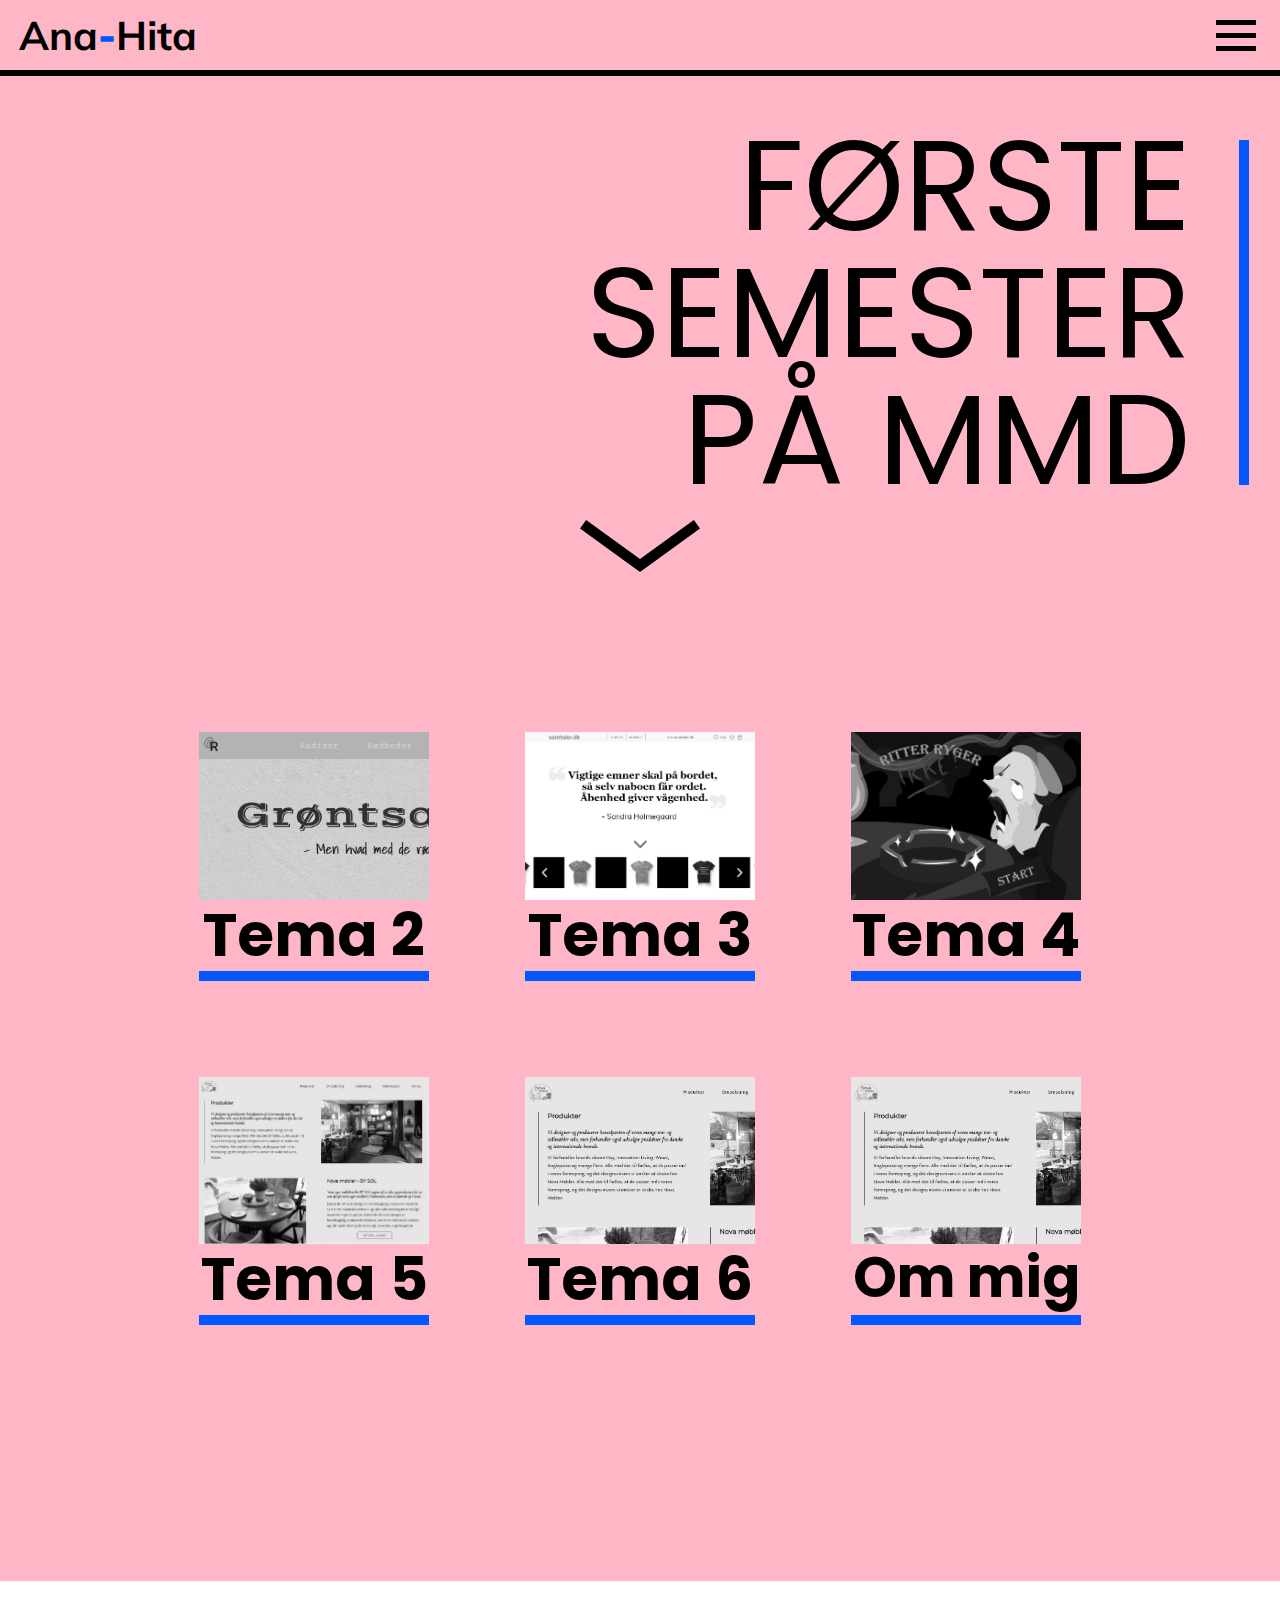
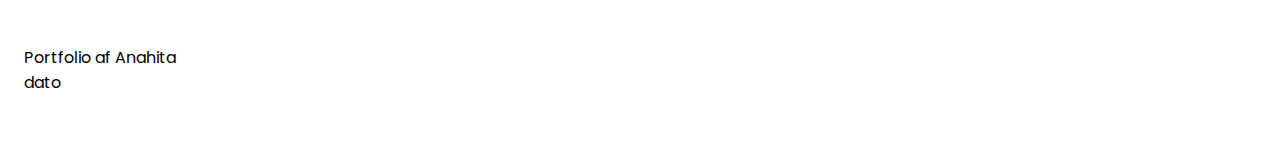
==== index.html @ d12701ce "08.01 13:57" ====
<!DOCTYPE html>
<html lang="da">

<head>
    <!-- ikke færdig! -->
    <meta charset="UTF-8">
    <meta http-equiv="X-UA-Compatible" content="IE=edge">
    <meta name="viewport" content="width=device-width, initial-scale=1.0">
    <meta name="robots" content="noindex" />
    <!-- Font herunder -->
    <link rel="preconnect" href="https://fonts.googleapis.com">
    <link rel="preconnect" href="https://fonts.gstatic.com" crossorigin>
    <link
        href="https://fonts.googleapis.com/css2?family=Mulish:ital,wght@0,200;0,300;0,400;0,500;0,600;0,700;0,800;0,900;0,1000;1,200;1,300;1,400;1,500;1,600;1,700;1,800;1,900;1,1000&family=Poppins:wght@300;400;500;600&display=swap"
        rel="stylesheet">
    <!-- favicon herunder -->
    <!-- Css -->
    <link rel="stylesheet" href="style.css">
    <link rel="stylesheet" href="menu.css">
    <!-- indsæt titel -->
    <title>Portfolio</title>
</head>

<body>
    <header>
        <nav>
            <div class="logo_navn"> <a href="index.html"> Ana<span>-</span>Hita</a></div>
            <ul class="menu_liste">
                <li> <a href="index.html#vaelg_tema" class="nav_link portfolio_om_mig">Portfolio</a></li>
                <li><a href="tema2.html" class="nav_link nav_tema">Tema 2</a></li>
                <li><a href="tema3.html" class="nav_link nav_tema">Tema 3</a></li>
                <li><a href="tema4.html" class="nav_link nav_tema">Tema 4</a></li>
                <li><a href="tema5.html" class="nav_link nav_tema">Tema 5</a></li>
                <li><a href="tema6.html" class="nav_link nav_tema">Tema 6</a></li>
                <li class="nav_ommig"><a href="ommig.html" class="nav_link portfolio_om_mig">Om mig</a></li>

            </ul>
            <div class="burger">
                <span class="burger_bar"></span>
                <span class="burger_bar"></span>
                <span class="burger_bar"></span>
            </div>
        </nav>
    </header>
    <main>
        <div>
            <div></div>
            <div class="portefolio_titel">
                <p>FØRSTE</p>
                <p>SEMESTER</p>
                <p>PÅ MMD</p>
            </div>
        </div>
        <div>
            <a href="#vaelg_tema">
                <img class="pil_forside" src="SVG/pil_svg.svg" alt="">
            </a>
        </div>
        <section class="vaelg_tema" id="vaelg_tema">
            <a href="tema2.html">
                <div class="temax">
                    <div class="ramme_og_filter">
                        <img src="fotos/tema_1_foto1.JPG" alt="">
                    </div>
                    <p>Tema 2</p>
                </div>
            </a>
            <!-- 
    https://stackoverflow.com/questions/40319228/zoom-on-image-inside-div-without-div-moving
 -->




            <a href="tema3.html">
                <div class="temax">
                    <div class="ramme_og_filter">
                        <img src="fotos/tema_3_foto111.jpg" alt="Tema3">
                    </div>
                    <p>Tema 3</p>
                </div>
            </a>
            <a href="tema4.html">
                <div class="temax">
                    <div class="ramme_og_filter">
                        <img src="fotos/tema_4_foto.JPG" alt="tema 4">
                    </div>
                    <p>Tema 4</p>
                </div>
            </a>
            <a href="tema5.html">
                <div class="temax">
                    <div class="ramme_og_filter">
                        <img src="fotos/05_tema_foto222.jpg" alt="">
                    </div>
                    <p>Tema 5</p>
                </div>
            </a>
            <a href="tema6.html">
                <div class="temax">
                    <div class="ramme_og_filter">
                        <img src="fotos/tema_5_foto.JPG" alt="">
                    </div>
                    <p>Tema 6</p>
                </div>
            </a>
            <a href="ommig.html">
                <div class="temax">
                    <div class="ramme_og_filter">
                        <img src="fotos/tema_5_foto.JPG" alt="">
                    </div>
                    <p id="ommig_tekst_mindre">Om mig</p>
                </div>
            </a>
        </section>
    </main>
    <footer>
        <p>Portfolio af Anahita</p>
        <p>dato</p>
    </footer>

    <!-- Javascript -->
    <script src="javascript.js"></script>
</body>

</html>
---- style.css ----
/*----------------- Reset -----------------------*/
* {
  margin: 0;
  padding: 0;
  box-sizing: border-box;
}
body {
  font-family: "pt_serifregular", sans-serif;
}

img {
  width: 100%;
  height: auto;
  display: block;
}

/*----------------- CSS properties -----------------------*/

html {
  /* baggrundsfarve */
  --baggrundsfarve: #ffb7c7;

  /* blå */
  --farve2: #0157ff;
}
/* ----------------------- HTML ------------------------- */
html {
  scroll-behavior: smooth;
}

/* ----------------------- CSS animationer ------------------------- */

.pil_ani {
  animation-name: pil_ani_kf;
  animation-duration: 2.5s;
  animation-iteration-count: infinite;
  animation-timing-function: ease-out;
  animation-direction: alternate;
}

@keyframes pil_ani_kf {
  0% {
  }
  100% {
    translate: 0 110%;
  }
}

/*----------------- Body -----------------------*/
body {
  background-color: var(--baggrundsfarve);
}

/*----------------- Main -----------------------*/

main {
  /* Hvorfor?vi ved men stadig */
  max-width: 1250px;
  /* så margin fordeles lige på højre og venstre */
  margin: 4rem auto 10rem auto;

  /* OBS - hvordan ved banner? 
  undersøg eller lappeløsning 
  padding kun på mobil(tablet)*/
  padding: 0 1rem 0 1rem;
}

/*----------------- Footer -----------------------*/
footer {
  background-color: white;
  padding: 4rem 0 4rem 1.5rem;
}

footer p {
  font-family: poppins;
}

/*----------------- Forside -----------------------*/
/* titelskift på forside */
.portefolio_titel {
  text-align: right;
  border-right: solid 13px var(--farve2);
  font-family: poppins;
  /* rgb(64, 0, 255); */
}

/*-------- Vaelg Tema ------------*/

/* blå linje under tema x samt bredde */
.temax {
  border-bottom: solid 10px var(--farve2);
  width: 230px;
}

/* tekststyle på tema x */
.temax p {
  font-family: poppins;
  font-weight: 700;
  line-height: 1.2;
  font-size: 3.7rem;
  text-align: center;
}

/* om mig forside */
#ommig_tekst_mindre {
  font-size: 3.5rem;
  padding: 0 0 3.84px 0;
}

/*  tema linket er blot sort  */
.vaelg_tema a {
  text-decoration: none;
  color: black;
}

/* DEN RIGTIGE */
.ramme_og_filter {
  aspect-ratio: 357/260;
  width: 230px;
  overflow: hidden;
  filter: grayscale(100%);
}

.ramme_og_filter img {
  transition: ease-out 0.3s;
  /* prøver at se om de fylder rammen ud med height på 100%
  Ja det virker, men billederne ser ikke lækre ud */
  height: 100%;
  width: auto;
}

/*--- tema x hover--- */

.temax:hover .ramme_og_filter {
  filter: none;
}

.temax:hover img {
  transform: scale(1.2);
}
/* 
Ser ikke fedt ud
.temax:hover p {
  color: var(--farve2);
}

.temax:hover {
  border-bottom: solid 10px black;
} */

.pil_forside {
  width: 120px;
  margin: 1rem 0 0 0;
  margin-inline: auto;
}

/* -------------------- Tema siderne ---------------------- */
/* ------ H1 ----------- */
h1 {
  font-family: poppins;
  text-align: center;
}
/* ---------- Tema sider tekst---------------------- */

/* --- Hvid baggrund rundt om tekst */
.hvid_baggrund {
  background-color: white;
  width: 100%;
  padding: 1rem 0 5rem 0;
}

/* --- div rundt om overskrift og teksten ---*/
.tema_tekst_og_border {
  /* blå border */
  border-left: solid var(--farve2) 10px;
  padding: 0 0 0 1.5rem;
  max-width: 900px;
  margin-inline: auto;
}

/* --- tekst overskriften --- */
.tema_overskrift {
  font-family: poppins;
  font-size: 1.5rem;
  margin: 0 0 0.5rem 0;
}

/* --- selve brødteksten --- */
.tema_tekst p {
  font-family: mulish;
  line-height: 1.5;
}
/* - Løesning og proces overskrifter */
.loes_pro_overskrift {
  font-family: poppins;
  font-size: 2.5rem;
}

/* ----- Loesning ------- */

.foto_erstatning {
  background-color: antiquewhite;
  aspect-ratio: 2.7/1;
  max-width: 100%;
}

/* loesning grid */
.loesning_grid {
  display: grid;
  grid-template-columns: 1fr 1fr;
  gap: 4rem;
  margin: 0 0 6rem 0;
}

/* knapper */
.knap a {
  font-family: poppins;
  font-size: 1.4rem;
  color: var(--farve2);
  text-decoration: none;
  padding: 0.8rem 0;
}

.knap {
  display: grid;
  place-content: center;
  margin: 0 0 1rem 0;
  width: 100%;
  border: solid 6px var(--farve2);
}

/* knap hover */
.knap:hover {
  background-color: var(--farve2);
}

.knap:hover a {
  color: white;
}

/* ----- Proces ------- */
.proces_grid p {
  font-size: 1.5rem;
  font-family: poppins;
  padding: 0 0 0 1rem;
  border-left: solid 10px var(--farve2);
}

.proces_grid span {
  font-weight: 800;
}

/*-- ekstra padding melllem forskellige procesdele */
.proces_ekstra_pad {
  padding: 0 0 3rem 0;
}

/* proces menu */
/* lav diplay block og flex på den, eller sæt i div?, nej  */
.proces_menu {
  margin: 0 0 1rem;
}
.proces_menu a {
  font-family: poppins;
  font-size: 1.2rem;
  color: black;
  font-weight: 500;
}

/*----------------- Mobil -----------------------*/
@media (max-width: 600px) {
  /*------- forside -------*/
  .portefolio_titel {
    padding-right: 1rem;
    border-right: solid 8px var(--farve2);
  }
  .portefolio_titel p {
    font-size: 2.4rem;
    /* Der er noget luft omkring paragraf som gør den blå border ikke stopper præcis ved bogstaverne. */
    line-height: 0.7155;
    margin-bottom: 0.9rem;
  }

  .pil_forside {
    width: 80px;
  }
  /* vælg tema på forsiden */
  .vaelg_tema {
    max-width: 230px;
    padding: 6rem 0 0 0;
    margin: 4rem 0 0 0;
    margin-inline: auto;
  }

  .temax {
    margin: 0 0 5rem 0;
  }
  /* ---------------- tema siderne ------------- */
  /* ----- H1 ------ */
  h1 {
    font-size: 4rem;
    margin-bottom: 7rem;
  }
  /* ----- Løsning ----- */
  .loesning_grid {
    grid-template-columns: 1fr;
    gap: 2rem;
  }
  /* ----- Proces ----- */
}
/*----------------- Tablet -----------------------*/
@media (min-width: 600px) {
  /*---------- forside ------------*/
  .portefolio_titel {
    padding-right: 2rem;
    border-right: solid 10px var(--farve2);
  }
  .portefolio_titel p {
    font-size: 5rem;
    /* Der er noget luft omkring paragraf som gør den blå border ikke stopper præcis ved bogstaverne. */
    line-height: 0.7155;
    margin-bottom: 1.8rem;
  }
  /* ---- vaelg tema ----- */
  .vaelg_tema {
    display: grid;
    grid-template-columns: repeat(2, 230px);
    grid-template-rows: repeat(3, auto);
    gap: 6rem;
    width: 100%;
    /* afstand til pilen er både padding og margin da, menuen ellers skjuler vaelg_tema */
    padding: 6rem 0 0 0;
    margin: 4rem 0 0 0;
    margin-inline: auto;
    max-width: 556px;
  }

  /* ---------------- tema siderne ------------- */
  /* ----- H1 ------ */
  h1 {
    font-size: 6rem;
    margin-bottom: 2rem;
  }

  /* ---tema tekst--- */
  .hvid_baggrund {
    margin: 0 0 5rem;
  }

  /* løsning */
  .loesning_grid {
    margin: 0 0 5rem 0;
  }
}
/*----------------- Desktop -----------------------*/
@media (min-width: 992px) {
  /*------- forside -------*/
  .portefolio_titel {
    padding-right: 3rem;
  }
  .portefolio_titel p {
    font-size: 8rem;
    /* Der er noget luft omkring paragraf som gør den blå border ikke stopper præcis ved bogstaverne. */
    line-height: 0.7155;
    margin-bottom: 2.2rem;
  }
  /*------- Vaelg tema grid -------*/
  .vaelg_tema {
    display: grid;
    grid-template-columns: repeat(3, 230px);
    grid-template-rows: repeat(3, auto);
    gap: 6rem;
    width: 100%;
    /* afstand til pilen er både padding og margin da, menuen ellers skjuler vaelg_tema */
    padding: 6rem 0 0 0;
    margin: 4rem 0 0 0;
    margin-inline: auto;
    max-width: 882px;
  }
  /* ---------------- tema siderne ------------- */
  /* ----- H1 ------ */
  h1 {
    font-size: 8rem;
    margin-bottom: 1.5rem;
  }
  /* tema tekst grid */
  .tema_tekst {
    display: grid;
    grid-template-columns: 1fr 1fr;
    gap: 1rem;
    max-width: 900px;
  }
  /* --- Hvid baggrund eunder tekst */
  .hvid_baggrund {
    margin: 0 0 6rem 0;
  }

  /* .vaelg_tema {
    display: grid;
    grid-template-columns: repeat(3, 250px);
    grid-template-rows: repeat(3, auto);
    gap: 5rem;
    width: 950px;
    margin-inline: auto;

    /* max-width: 900px; */
}
/* display: grid;
  grid-template-columns: repeat(3, 250px);
  grid-template-rows: repeat(3, auto);
  gap: 5rem;
  max-width: 900px;
  margin-inline: auto; */

/* .vaelg_tema {
    display: grid;
    grid-template-columns: repeat(3, 1fr);
    grid-template-rows: repeat(3, auto);
    row-gap: 3rem;
    width: 100%;
    margin-inline: auto;

    /* max-width: 900px; */

/* proces og løsning og knap */

/* .loesning_container {
  max-width: 500px;
  padding: 0 1.5rem 0 0;
  border-right: solid 10px var(--farve2);
}
.loesning_container h2 {
  font-size: 2rem;
  text-align: right;
}

.proces_container {
  max-width: 500px;
}

.proces_container img {
  max-width: 500px;
}
*/

/* .proces_loesning_grid {
  display: grid;
  grid-template-columns: 1fr 1fr;
  margin-inline: auto;
  gap: 80px;
  max-width: 1080px;
} */

/*---- test af proces grid ----*/
@media (min-width: 600px) {
  .proces_grid {
    display: grid;
    grid-template-columns: 1fr 1fr;
    gap: 2rem;
  }
}
---- menu.css ----
/*----------------- Reset -----------------------*/
* {
  margin: 0;
  padding: 0;
  box-sizing: border-box;
}
body {
  font-family: "pt_serifregular", sans-serif;
}

img {
  width: 100%;
  height: auto;
  display: block;
}
/*----------------- Menu -----------------------*/
header {
  background-color: var(--baggrundsfarve);
  border-bottom: solid black 6px;
  /* så den forblier synlig */
  position: sticky;
  /* placering i toppen vel */
  top: 0;
  /* så logo og tekst er horisontale */

  /* justify-content: flex-end; */

  /* Så Css filter ikker scrolles over menuen */
  z-index: 1;
}

nav {
  display: flex;
  justify-content: space-between;
  height: 70px;
}

/* logo width for img'et, som jeg har fjernet nu */
.logo {
  width: 4rem;
}

header li {
  list-style: none;
}

.nav_link {
  text-decoration: none;
  color: black;
}

/* Burger */

.burger {
  /* placering i midten af menuen (y-akse) */
  place-self: center;
  /* afstand til højre side af vindue */
  margin: 0 1rem;
  cursor: pointer;
}

.burger_bar {
  display: block;
  background-color: black;
  width: 40px;
  height: 5px;
  margin: 8px;

  /* width: 25px;
  height: 3px;
  margin: 5px; */
  /* lækker overgang til kryds, dog drop på nr2 */
  transition: ease-in 0.4s;
}

/* burger kryds */
.burger_aktiv .burger_bar:nth-child(2) {
  /* kun to linjer skal bruges til burgerkryds, derfor er den midterste usynlig */
  opacity: 0;
}

.burger_aktiv .burger_bar:nth-child(1) {
  transform: translateY(12px) rotate(45deg);
}
.burger_aktiv .burger_bar:nth-child(3) {
  transform: translateY(-14px) rotate(-45deg);
}

.menu_liste {
  position: fixed;
  background-color: var(--baggrundsfarve);
  width: 101%;
  /* slide fra højre test og mindre*/
  /* left: 100%; slide fra højre test og mindre */

  /* hide from view */
  left: 101%;
  /* top placering, under første menubar */
  top: 70px;
  /* gap: 0; er denne gap overhovedet nødvendig, gap:0 , er vel default eller?*/
  text-align: center;
  padding-bottom: 2rem;
  border-bottom: solid black 6px;
  border-left: solid black 6px;

  /* transition */
  transition: ease-in 0.5s;
}

.aktiv {
  left: -1%;
  /* slide fra højre test og mindre*/
  /* left: 50%; slide fra højre test og mindre */
}

/* ------ Style på menu_liste ------------- */

.portfolio_om_mig {
  font-family: poppins;
  font-weight: bold;
  font-size: 1.5rem;
}

.nav_tema {
  font-family: poppins;
  font-size: 1.2rem; /*er dette rigtigt, ellers slet*/
}

header li {
  margin-bottom: 0.5rem;
}

.nav_ommig {
  margin-top: 1.5rem;
}

/* menu_liste som flexbox, med gap som afstand mellem linjer */
/* .menu_liste {
  position: fixed;
  background-color: pink;
  width: 100%;
  left: -100%;
  top: 70px;
  gap: 7px;
  text-align: center;
  padding-bottom: 2rem;
  border-bottom: solid black 6px;
  border-right: solid black 6px;
  transition: ease-in 0.5s;
  display: flex;
  flex-direction: column;
} */

/* ------ Midlertidigt logo navn */
.logo_navn {
  display: flex;
}
.logo_navn a {
  font-family: mulish;
  font-weight: 700;
  font-size: 2.5rem;
  text-decoration: none;
  color: black;
  place-self: center;
  margin: 0 0 0 1.2rem;
}
.logo_navn span {
  color: var(--farve2);
  font-weight: 900;
}
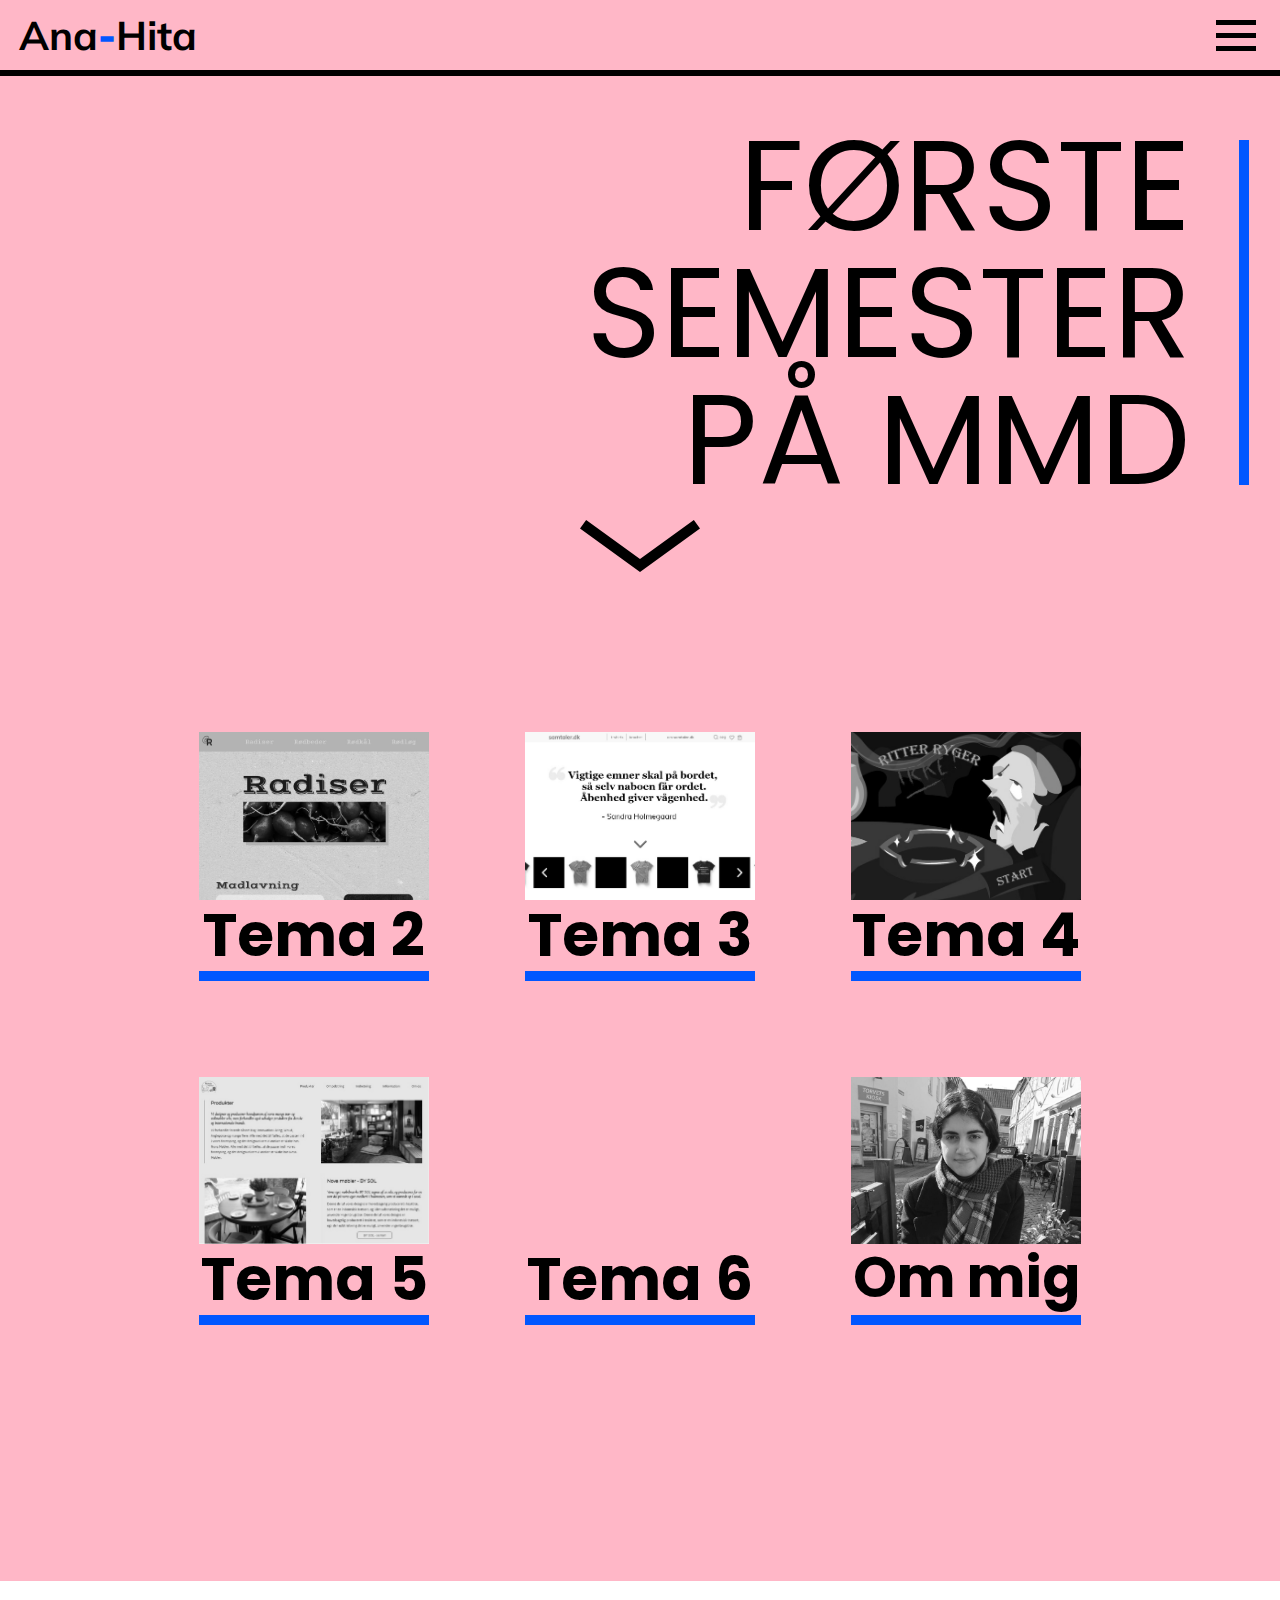
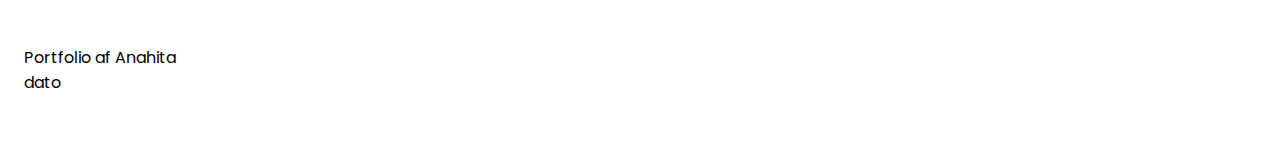
==== commit 5889745f: "08.01 18:38" ====
--- a/index.html
+++ b/index.html
@@ -60,7 +60,7 @@
             <a href="tema2.html">
                 <div class="temax">
                     <div class="ramme_og_filter">
-                        <img src="fotos/tema_1_foto1.JPG" alt="">
+                        <img src="fotos/temax/tema_2_foto.jpg" alt="">
                     </div>
                     <p>Tema 2</p>
                 </div>
@@ -83,7 +83,7 @@
             <a href="tema4.html">
                 <div class="temax">
                     <div class="ramme_og_filter">
-                        <img src="fotos/tema_4_foto.JPG" alt="tema 4">
+                        <img src="fotos/temax/tema_4_foto.jpg" alt="tema 4">
                     </div>
                     <p>Tema 4</p>
                 </div>
@@ -91,7 +91,7 @@
             <a href="tema5.html">
                 <div class="temax">
                     <div class="ramme_og_filter">
-                        <img src="fotos/05_tema_foto222.jpg" alt="">
+                        <img src="fotos/temax/tema_5_foto.jpg" alt="">
                     </div>
                     <p>Tema 5</p>
                 </div>
@@ -99,7 +99,7 @@
             <a href="tema6.html">
                 <div class="temax">
                     <div class="ramme_og_filter">
-                        <img src="fotos/tema_5_foto.JPG" alt="">
+                        <img src="fotos/temax/tema_6_foto.jpg" alt="">
                     </div>
                     <p>Tema 6</p>
                 </div>
@@ -107,7 +107,7 @@
             <a href="ommig.html">
                 <div class="temax">
                     <div class="ramme_og_filter">
-                        <img src="fotos/tema_5_foto.JPG" alt="">
+                        <img src="fotos/temax/ommig_foto.jpg" alt="">
                     </div>
                     <p id="ommig_tekst_mindre">Om mig</p>
                 </div>
--- a/style.css
+++ b/style.css
@@ -192,8 +192,9 @@
 }
 /* - Løesning og proces overskrifter */
 .loes_pro_overskrift {
-  font-family: poppins;
+  font-family: mulish;
   font-size: 2.5rem;
+  margin-bottom: 1rem;
 }
 
 /* ----- Loesning ------- */
@@ -213,10 +214,10 @@
 }
 
 /* knapper */
-.knap a {
+.knap p {
   font-family: poppins;
   font-size: 1.4rem;
-  color: var(--farve2);
+  color: white;
   text-decoration: none;
   padding: 0.8rem 0;
 }
@@ -226,16 +227,27 @@
   place-content: center;
   margin: 0 0 1rem 0;
   width: 100%;
+
+  background-color: var(--farve2);
   border: solid 6px var(--farve2);
 }
 
+.text_align_c {
+  text-align: center;
+}
+
 /* knap hover */
-.knap:hover {
-  background-color: var(--farve2);
-}
-
-.knap:hover a {
-  color: white;
+.knap_img_div:hover .knap {
+  background-color: white;
+  border: solid 6px var(--farve2);
+}
+
+.knap_img_div:hover .knap p {
+  color: var(--farve2);
+}
+
+.knap_img_div a {
+  text-decoration: none;
 }
 
 /* ----- Proces ------- */
@@ -251,9 +263,9 @@
 }
 
 /*-- ekstra padding melllem forskellige procesdele */
-.proces_ekstra_pad {
+/* .proces_ekstra_pad {
   padding: 0 0 3rem 0;
-}
+} */
 
 /* proces menu */
 /* lav diplay block og flex på den, eller sæt i div?, nej  */
@@ -299,13 +311,20 @@
   /* ----- H1 ------ */
   h1 {
     font-size: 4rem;
-    margin-bottom: 7rem;
+    margin-bottom: 1.5rem;
+  }
+  /* ---tema tekst--- */
+  .hvid_baggrund {
+    margin: 0 0 6rem;
+    padding: 0 0 3rem 0;
   }
   /* ----- Løsning ----- */
   .loesning_grid {
     grid-template-columns: 1fr;
     gap: 2rem;
-  }
+    margin: 0 0 6rem 0;
+  }
+
   /* ----- Proces ----- */
 }
 /*----------------- Tablet -----------------------*/
@@ -345,6 +364,7 @@
   /* ---tema tekst--- */
   .hvid_baggrund {
     margin: 0 0 5rem;
+    padding: 1rem 2rem 4rem 2rem;
   }
 
   /* løsning */
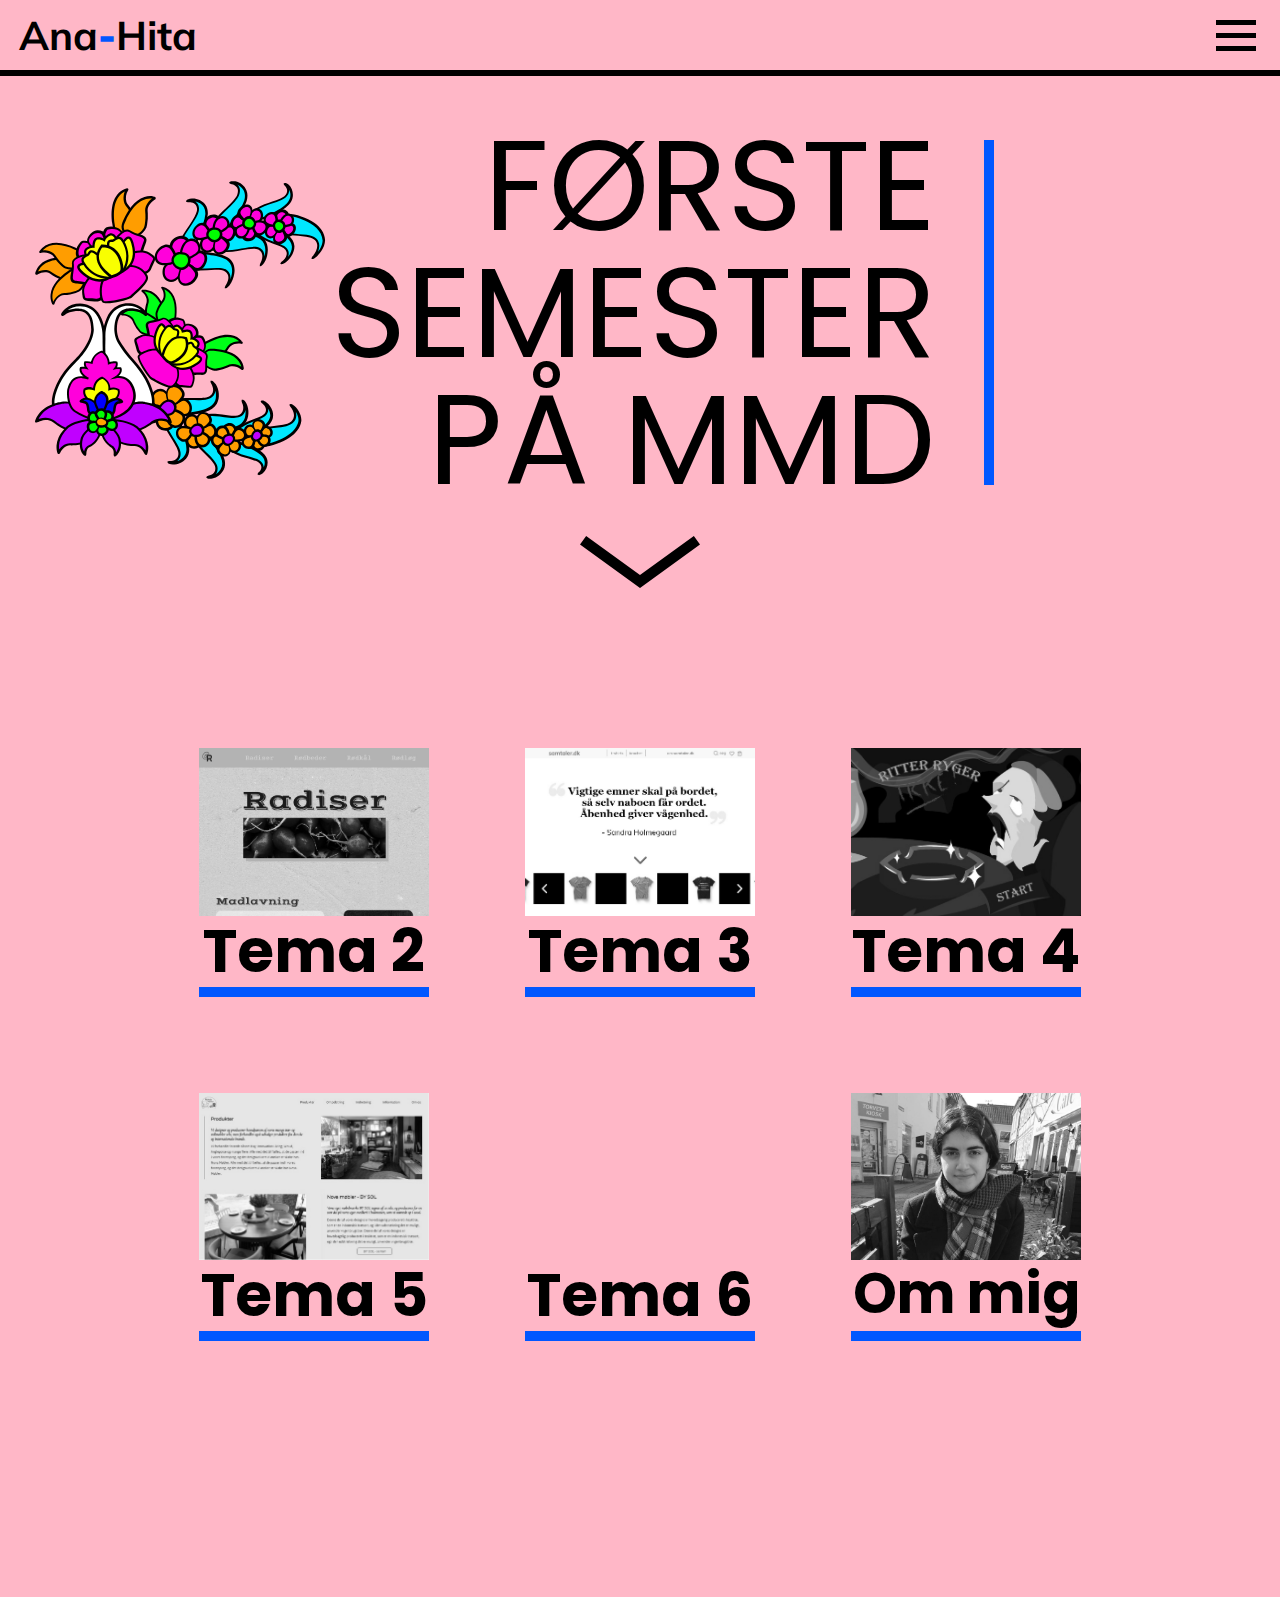
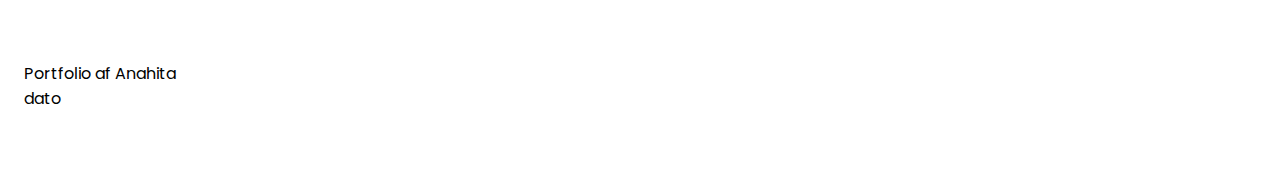
==== commit d1efca01: "08.01 19:23" ====
--- a/index.html
+++ b/index.html
@@ -43,12 +43,14 @@
         </nav>
     </header>
     <main>
-        <div>
-            <div></div>
-            <div class="portefolio_titel">
-                <p>FØRSTE</p>
-                <p>SEMESTER</p>
-                <p>PÅ MMD</p>
+        <div class="fs_blomster_titel_grid">
+            <img class="fs_blomster" src="SVG/forside_blomster.svg" alt="Blomster">
+            <div>
+                <div class="portefolio_titel">
+                    <p>FØRSTE</p>
+                    <p>SEMESTER</p>
+                    <p>PÅ MMD</p>
+                </div>
             </div>
         </div>
         <div>
--- a/style.css
+++ b/style.css
@@ -251,6 +251,14 @@
 }
 
 /* ----- Proces ------- */
+/*---- test af proces grid ----*/
+
+.proces_grid {
+  display: grid;
+  grid-template-columns: 1fr 1fr;
+  gap: 2rem;
+}
+
 .proces_grid p {
   font-size: 1.5rem;
   font-family: poppins;
@@ -326,7 +334,52 @@
   }
 
   /* ----- Proces ----- */
-}
+  .proces_grid {
+    grid-template-columns: 1fr;
+    gap: 1rem;
+  }
+
+  .proces_grid p {
+    font-size: 1.2rem;
+  }
+  .proces_grid img {
+    margin: 0 0 2.5rem 0;
+  }
+
+  /* order */
+
+  .order1 {
+    order: 1;
+  }
+  .order2 {
+    order: 2;
+  }
+  .order3 {
+    order: 3;
+  }
+  .order4 {
+    order: 4;
+  }
+  .order5 {
+    order: 5;
+  }
+  .order6 {
+    order: 6;
+  }
+  .order7 {
+    order: 7;
+  }
+  .order8 {
+    order: 8;
+  }
+  .order9 {
+    order: 9;
+  }
+  .order10 {
+    order: 10;
+  }
+}
+
 /*----------------- Tablet -----------------------*/
 @media (min-width: 600px) {
   /*---------- forside ------------*/
@@ -471,11 +524,16 @@
   max-width: 1080px;
 } */
 
-/*---- test af proces grid ----*/
-@media (min-width: 600px) {
-  .proces_grid {
-    display: grid;
-    grid-template-columns: 1fr 1fr;
-    gap: 2rem;
-  }
-}
+/* forside blomster test */
+.fs_blomster {
+  max-width: 300px;
+}
+
+/* .fs_blomster_titel_grid {
+  display: grid;
+  grid-template-columns: 1fr 1fr;
+} */
+
+.fs_blomster_titel_grid {
+  display: flex;
+}
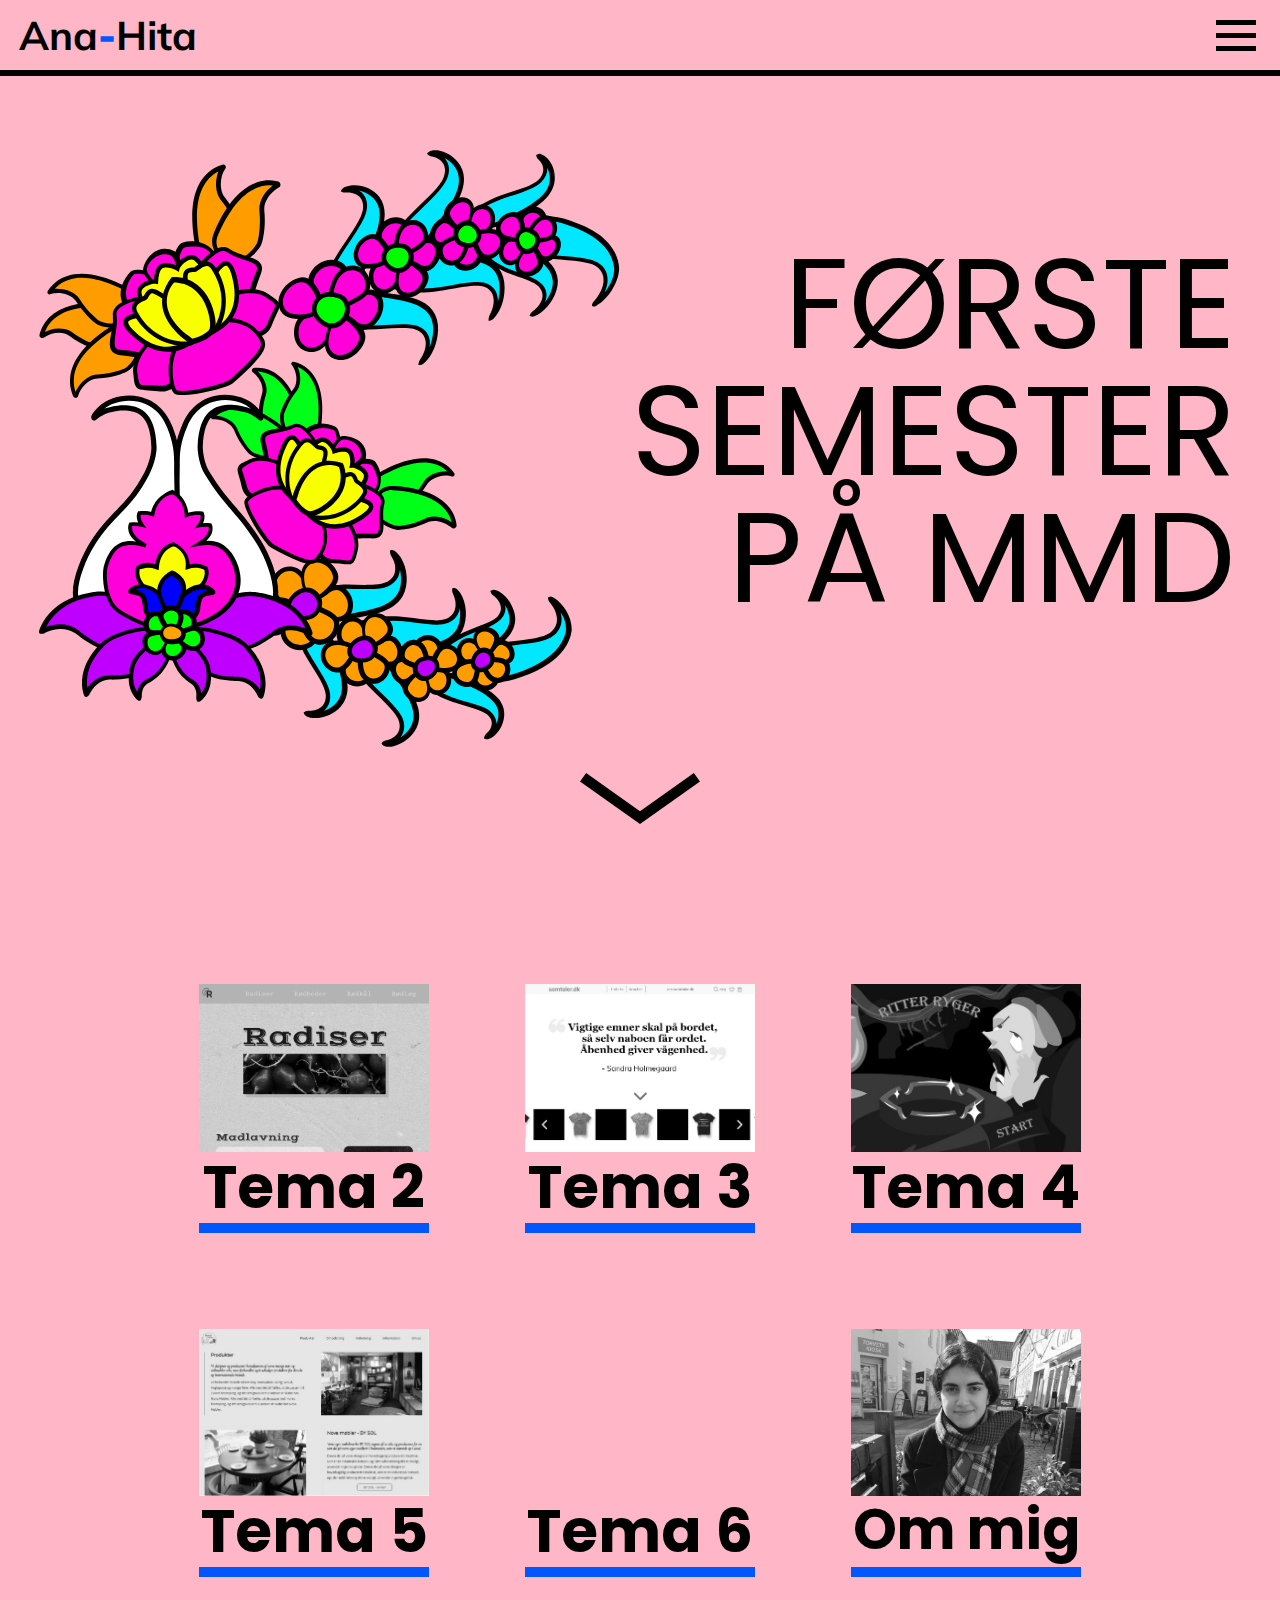
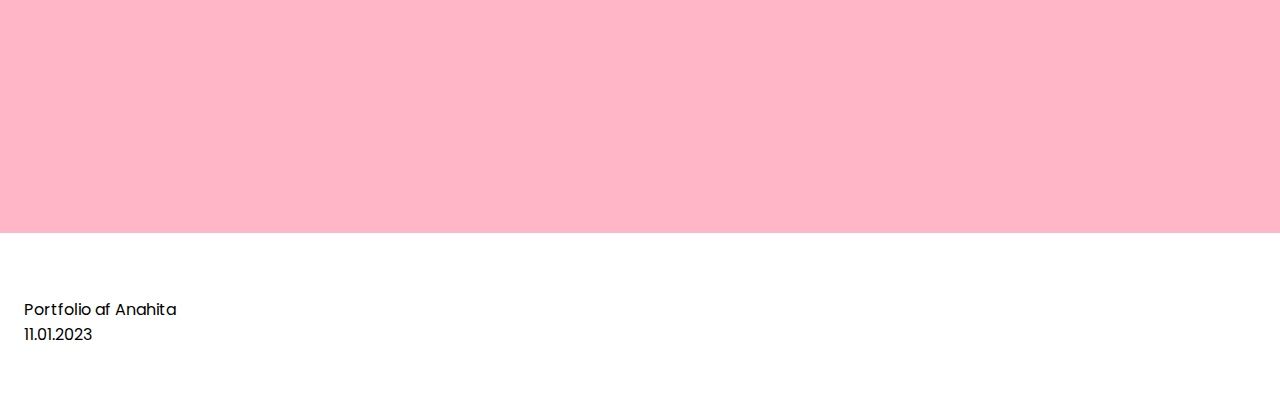
==== commit aaca83af: "08.01 22:05" ====
--- a/index.html
+++ b/index.html
@@ -118,7 +118,7 @@
     </main>
     <footer>
         <p>Portfolio af Anahita</p>
-        <p>dato</p>
+        <p>11.01.2023</p>
     </footer>
 
     <!-- Javascript -->
--- a/style.css
+++ b/style.css
@@ -277,14 +277,30 @@
 
 /* proces menu */
 /* lav diplay block og flex på den, eller sæt i div?, nej  */
+/* test af proces menu som flex */
 .proces_menu {
+  display: flex;
+  flex-wrap: wrap;
+  gap: 2rem;
   margin: 0 0 1rem;
 }
+
 .proces_menu a {
   font-family: poppins;
   font-size: 1.2rem;
   color: black;
   font-weight: 500;
+}
+
+.proces_menu a:hover {
+  color: var(--farve2);
+}
+
+/* pilotvideo grid */
+.pv_grid {
+  display: grid;
+  grid-template-columns: 1fr 1fr;
+  gap: 0.5rem;
 }
 
 /*----------------- Mobil -----------------------*/
@@ -334,6 +350,14 @@
   }
 
   /* ----- Proces ----- */
+  /* proces menu tema 4 */
+  #proces_menu4 {
+    display: flex;
+    gap: 0.5rem;
+    flex-wrap: nowrap;
+    flex-direction: column;
+    margin-bottom: 1rem;
+  }
   .proces_grid {
     grid-template-columns: 1fr;
     gap: 1rem;
@@ -342,8 +366,14 @@
   .proces_grid p {
     font-size: 1.2rem;
   }
+
   .proces_grid img {
     margin: 0 0 2.5rem 0;
+  }
+
+  /* ik margin under disse fotos */
+  .pv_grid .mrg_none {
+    margin: 0;
   }
 
   /* order */
@@ -425,6 +455,15 @@
     margin: 0 0 5rem 0;
   }
 }
+/* ----- Proces ----- */
+/* proces menu tema 4 */
+#proces_menu4 {
+  display: flex;
+  gap: 0.5rem;
+  flex-wrap: nowrap;
+  flex-direction: column;
+  margin-bottom: 1rem;
+}
 /*----------------- Desktop -----------------------*/
 @media (min-width: 992px) {
   /*------- forside -------*/
@@ -468,6 +507,16 @@
     margin: 0 0 6rem 0;
   }
 
+  /* ----- Proces ----- */
+  /* proces menu tema 4 */
+  #proces_menu4 {
+    display: flex;
+    flex-direction: row;
+    flex-wrap: nowrap;
+    gap: 2rem;
+    margin: 0 0 1rem;
+  }
+
   /* .vaelg_tema {
     display: grid;
     grid-template-columns: repeat(3, 250px);
@@ -526,7 +575,7 @@
 
 /* forside blomster test */
 .fs_blomster {
-  max-width: 300px;
+  max-width: 600px;
 }
 
 /* .fs_blomster_titel_grid {
@@ -536,4 +585,6 @@
 
 .fs_blomster_titel_grid {
   display: flex;
-}
+  align-items: center;
+  justify-content: space-between;
+}
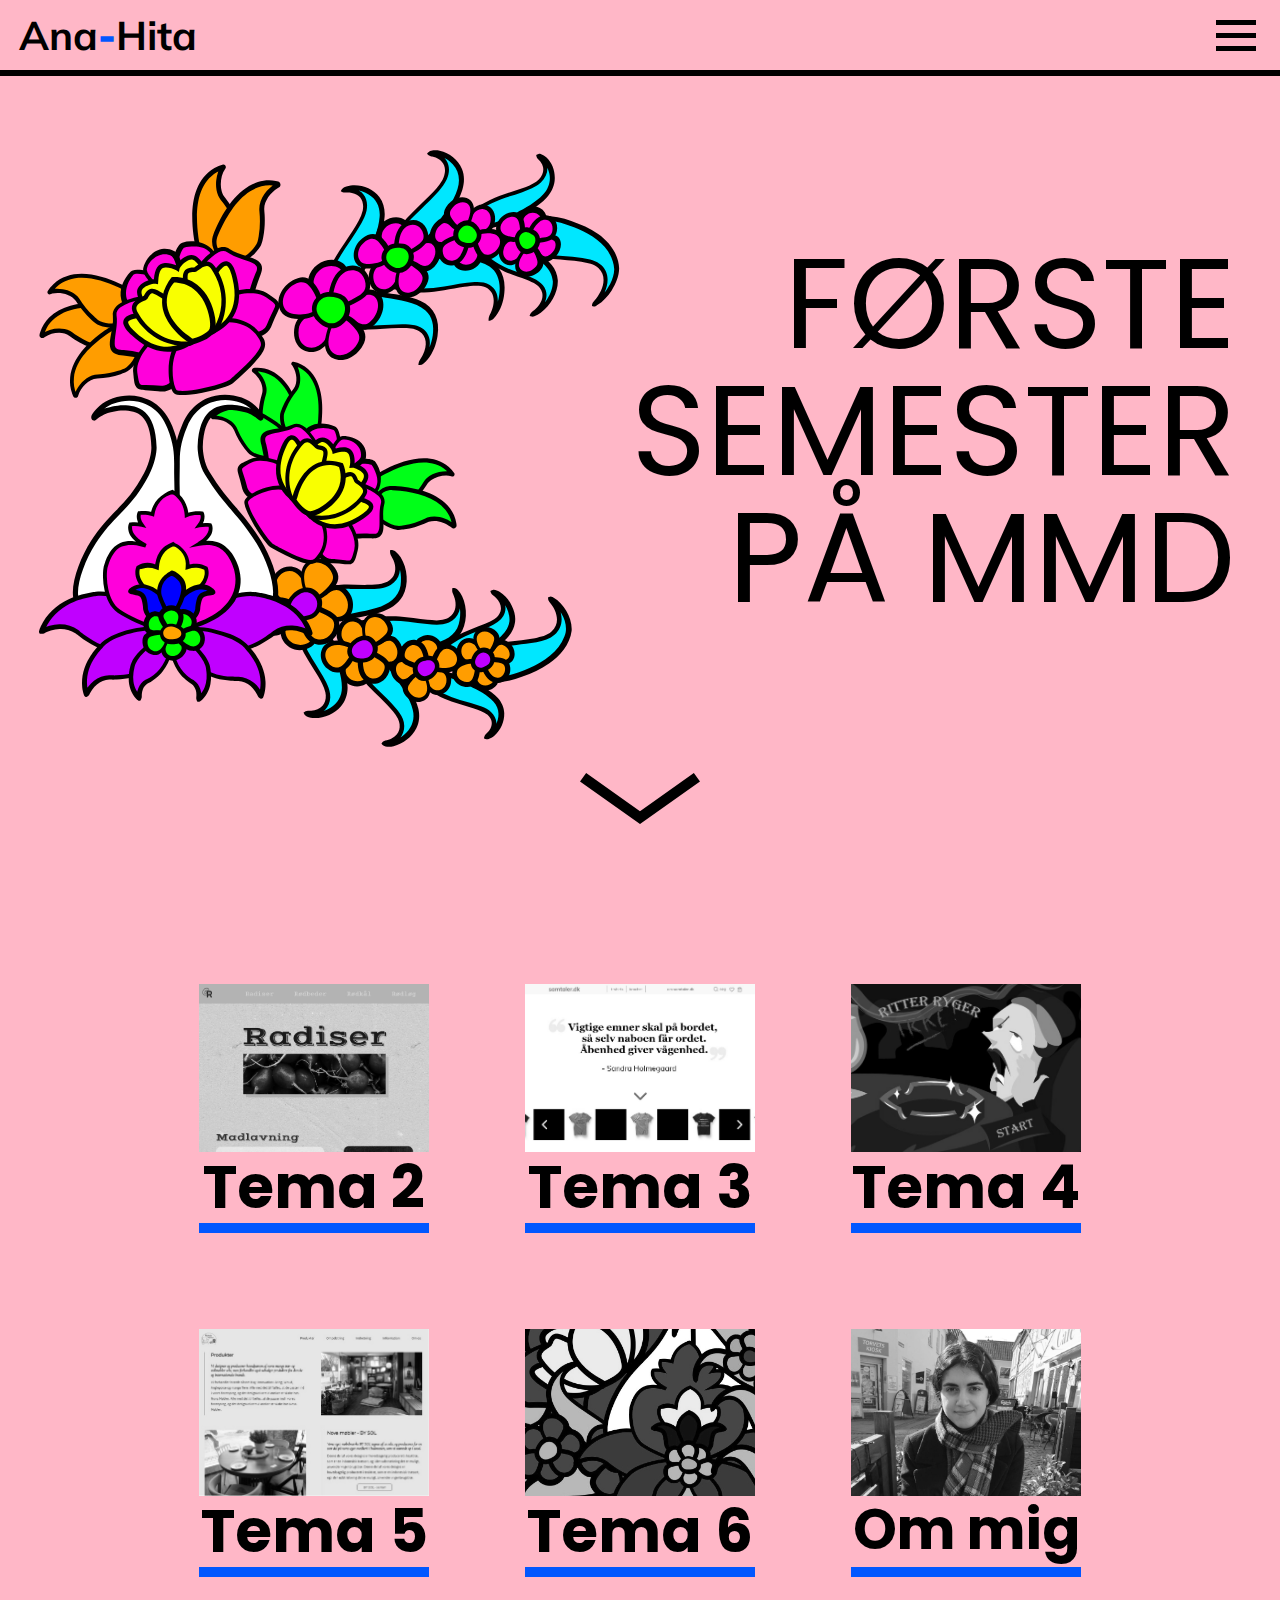
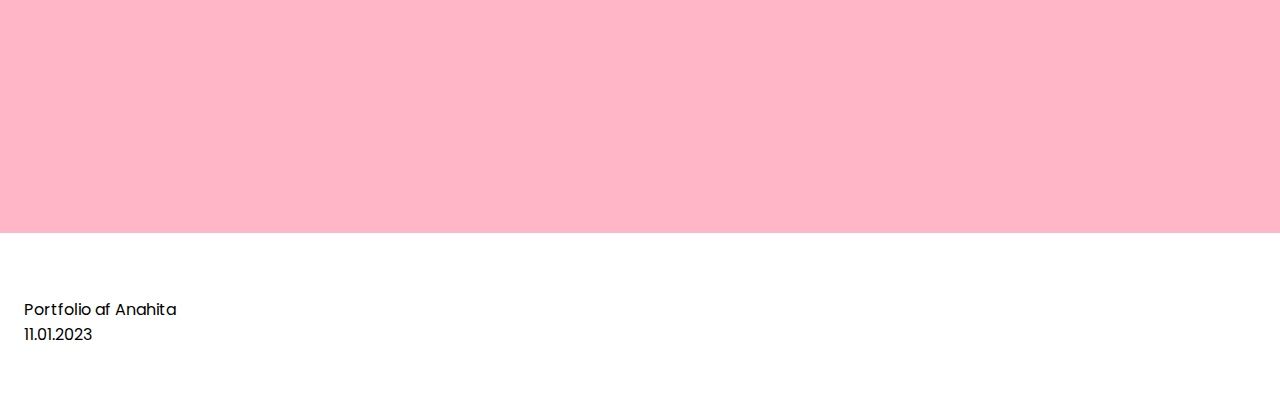
==== commit 29b9d2c9: "09.01 21:19" ====
--- a/index.html
+++ b/index.html
@@ -77,7 +77,7 @@
             <a href="tema3.html">
                 <div class="temax">
                     <div class="ramme_og_filter">
-                        <img src="fotos/tema_3_foto111.jpg" alt="Tema3">
+                        <img src="fotos/temax/tema_3_foto111.jpg" alt="Tema3">
                     </div>
                     <p>Tema 3</p>
                 </div>
@@ -101,7 +101,7 @@
             <a href="tema6.html">
                 <div class="temax">
                     <div class="ramme_og_filter">
-                        <img src="fotos/temax/tema_6_foto.jpg" alt="">
+                        <img src="fotos/temax/tema_6_foto.JPG" alt="">
                     </div>
                     <p>Tema 6</p>
                 </div>
--- a/style.css
+++ b/style.css
@@ -160,6 +160,7 @@
   font-family: poppins;
   text-align: center;
 }
+
 /* ---------- Tema sider tekst---------------------- */
 
 /* --- Hvid baggrund rundt om tekst */
@@ -188,8 +189,19 @@
 /* --- selve brødteksten --- */
 .tema_tekst p {
   font-family: mulish;
-  line-height: 1.5;
-}
+  font-size: 1rem;
+  line-height: 1.5rem;
+}
+
+.tema_tekst .p_mrg span {
+  font-style: italic;
+}
+/* P_margin */
+.p_mrg {
+  /* OBS ændres i mobil og tablet! */
+  margin: 0 0 1rem 0;
+}
+
 /* - Løesning og proces overskrifter */
 .loes_pro_overskrift {
   font-family: mulish;
@@ -340,8 +352,13 @@
   /* ---tema tekst--- */
   .hvid_baggrund {
     margin: 0 0 6rem;
-    padding: 0 0 3rem 0;
-  }
+    padding: 0 1rem 3rem 0;
+  }
+  /* margin mellem 'desktop' kolonner */
+  .col_mrg {
+    margin: 0 0 1rem 0;
+  }
+
   /* ----- Løsning ----- */
   .loesning_grid {
     grid-template-columns: 1fr;
@@ -450,6 +467,12 @@
     padding: 1rem 2rem 4rem 2rem;
   }
 
+  /* -- max width på tema tekst*/
+  .tema_tekst_og_border {
+    max-width: 600px;
+    margin-inline: auto;
+  }
+
   /* løsning */
   .loesning_grid {
     margin: 0 0 5rem 0;
@@ -499,9 +522,17 @@
   .tema_tekst {
     display: grid;
     grid-template-columns: 1fr 1fr;
-    gap: 1rem;
+    gap: 3rem;
     max-width: 900px;
   }
+
+  /* fjern max-width fra tablet */
+  /* -- max width på tema tekst*/
+  .tema_tekst_og_border {
+    max-width: 900px;
+    margin-inline: auto;
+  }
+
   /* --- Hvid baggrund eunder tekst */
   .hvid_baggrund {
     margin: 0 0 6rem 0;
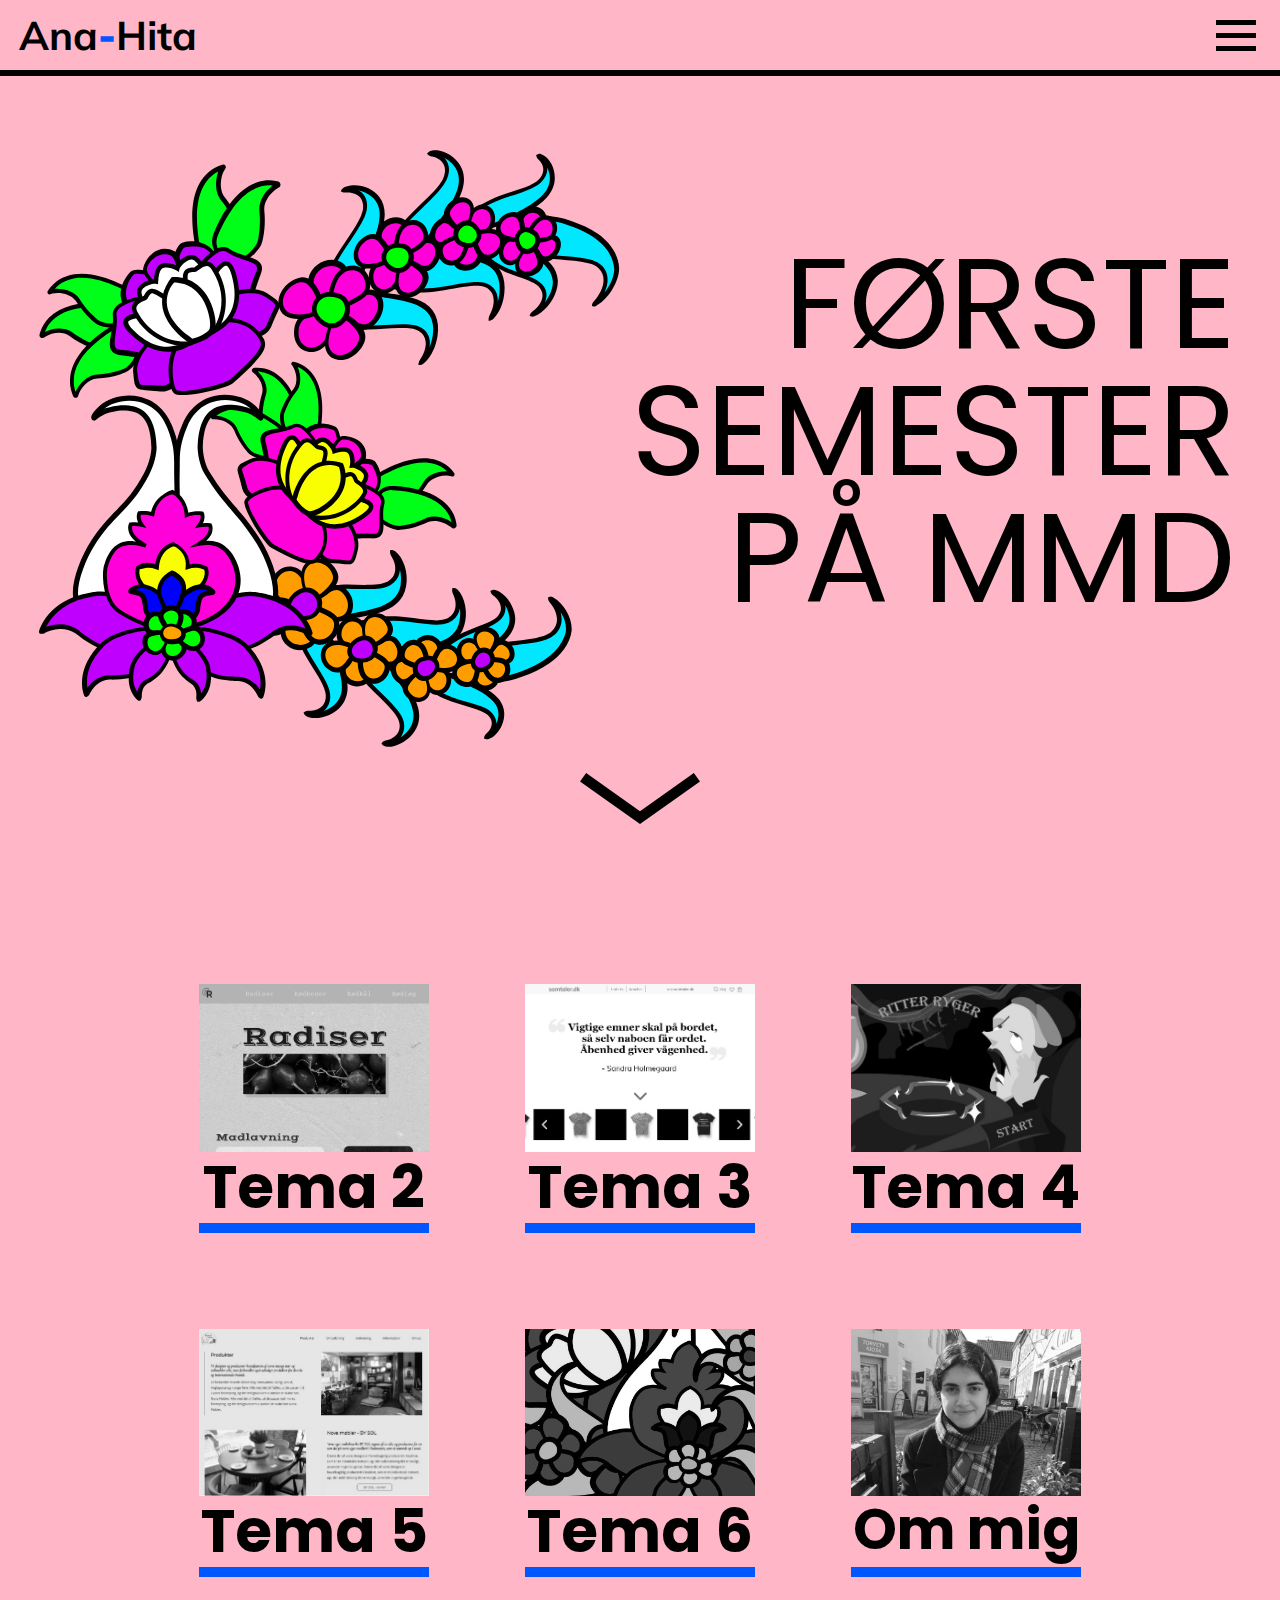
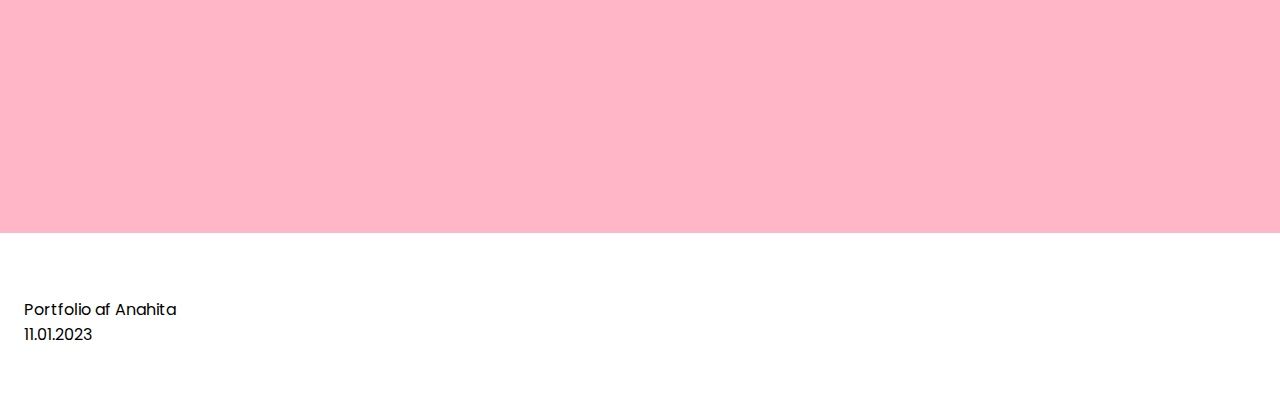
==== commit 0bcc28e9: "10.01 kl 10:12, inden webp" ====
--- a/index.html
+++ b/index.html
@@ -2,7 +2,7 @@
 <html lang="da">
 
 <head>
-    <!-- ikke færdig! -->
+
     <meta charset="UTF-8">
     <meta http-equiv="X-UA-Compatible" content="IE=edge">
     <meta name="viewport" content="width=device-width, initial-scale=1.0">
@@ -13,7 +13,7 @@
     <link
         href="https://fonts.googleapis.com/css2?family=Mulish:ital,wght@0,200;0,300;0,400;0,500;0,600;0,700;0,800;0,900;0,1000;1,200;1,300;1,400;1,500;1,600;1,700;1,800;1,900;1,1000&family=Poppins:wght@300;400;500;600&display=swap"
         rel="stylesheet">
-    <!-- favicon herunder -->
+
     <!-- Css -->
     <link rel="stylesheet" href="style.css">
     <link rel="stylesheet" href="menu.css">
@@ -44,7 +44,7 @@
     </header>
     <main>
         <div class="fs_blomster_titel_grid">
-            <img class="fs_blomster" src="SVG/forside_blomster.svg" alt="Blomster">
+            <img class="fs_blomster" src="SVG/forside_blomster_ny.svg" alt="Blomster">
             <div>
                 <div class="portefolio_titel">
                     <p>FØRSTE</p>
--- a/style.css
+++ b/style.css
@@ -375,6 +375,16 @@
     flex-direction: column;
     margin-bottom: 1rem;
   }
+
+  /* proces menu tema 6 */
+  #proces_menu6 {
+    display: flex;
+    gap: 0.5rem;
+    flex-wrap: nowrap;
+    flex-direction: column;
+    margin-bottom: 1rem;
+  }
+
   .proces_grid {
     grid-template-columns: 1fr;
     gap: 1rem;
@@ -424,6 +434,36 @@
   }
   .order10 {
     order: 10;
+  }
+  .order11 {
+    order: 11;
+  }
+  .order12 {
+    order: 12;
+  }
+  .order13 {
+    order: 13;
+  }
+  .order14 {
+    order: 14;
+  }
+  .order15 {
+    order: 15;
+  }
+  .order16 {
+    order: 16;
+  }
+  .order17 {
+    order: 17;
+  }
+  .order18 {
+    order: 18;
+  }
+  .order19 {
+    order: 19;
+  }
+  .order20 {
+    order: 20;
   }
 }
 
@@ -482,11 +522,24 @@
 /* proces menu tema 4 */
 #proces_menu4 {
   display: flex;
+  gap: 0.5rem 1rem;
+  flex-wrap: wrap;
+  margin-bottom: 1rem;
+  /* display: flex;
   gap: 0.5rem;
   flex-wrap: nowrap;
   flex-direction: column;
+  margin-bottom: 1rem; */
+}
+
+/* proces menu tema 6 */
+#proces_menu6 {
+  display: flex;
+  gap: 0.5rem 1rem;
+  flex-wrap: wrap;
   margin-bottom: 1rem;
 }
+
 /*----------------- Desktop -----------------------*/
 @media (min-width: 992px) {
   /*------- forside -------*/
@@ -548,6 +601,15 @@
     margin: 0 0 1rem;
   }
 
+  /* proces menu tema 6 */
+  #proces_menu6 {
+    display: flex;
+    flex-direction: row;
+    flex-wrap: nowrap;
+    gap: 2rem;
+    margin: 0 0 1rem;
+  }
+
   /* .vaelg_tema {
     display: grid;
     grid-template-columns: repeat(3, 250px);
@@ -619,3 +681,295 @@
   align-items: center;
   justify-content: space-between;
 }
+
+/* Om mig tester */
+/* CV */
+.cv {
+  padding: 0 2rem 0 2rem;
+  border-left: solid var(--farve2) 10px;
+}
+
+/* CV overskrift */
+.cv h2 {
+  font-family: mulish;
+  font-size: 2rem;
+  margin: 0 0 1rem 0;
+}
+
+/* CV tekst */
+.cv p {
+  font-size: 1rem;
+  font-family: poppins;
+}
+
+/* CV skole og detalje */
+.dd {
+  font-weight: 700;
+}
+
+/* CV årstal */
+.cv_liste dt {
+  font-weight: 700;
+}
+
+/*  */
+.cv_liste dd {
+  margin: 0 0 1rem 2rem;
+}
+
+/* CV ekstra info */
+.dd_info {
+  font-weight: 300;
+  margin: 0 0 0 0rem;
+}
+
+/* tegninger */
+/* .tegning {
+  max-height: 350px;
+  width: auto;
+} */
+
+/* portræt */
+/* .portraet {
+  width: 100%;
+  max-width: 180px;
+} */
+
+/* personlig info */
+
+/* det store grid med foto */
+.id_grid {
+  display: grid;
+  grid-template-columns: 250px 506px;
+  gap: 3rem;
+  max-width: 800px;
+  margin-inline: auto;
+}
+
+/* det lille grid med tekst */
+.id_grid dl {
+  display: grid;
+  grid-template-columns: 90px 400px;
+  gap: 1rem;
+  padding: 0 0 0 1rem;
+  border-left: solid var(--farve2) 10px;
+  /* max-width: 280px; */
+}
+
+.id_grid dd,
+.id_grid dt {
+  font-family: poppins;
+  font-size: 1.5rem;
+}
+
+.id_grid dd {
+  font-weight: 600;
+}
+
+.id_grid dt {
+  font-weight: 300;
+}
+
+/* img i om mig tekst */
+.om_mig_grid img {
+  max-width: 250px;
+}
+
+/* om mig tekstens max width */
+.om_mig_tekst {
+  border-left: solid var(--farve2) 10px;
+  padding: 0 0 0 1.5rem;
+  max-width: 600px;
+}
+
+.om_mig_tekst p {
+  font-family: mulish;
+  font-size: 1.2rem;
+  line-height: 1.8rem;
+}
+
+@media (max-width: 600px) {
+  /* mindre tekst på om mig_teksten */
+  .om_mig_tekst p {
+    font-size: 1rem;
+    line-height: 1.5rem;
+  }
+
+  /* ændring i stor id grid */
+  .id_grid {
+    display: grid;
+    grid-template-columns: 1fr 1fr;
+    /* gap: 3rem; */
+    max-width: 800px;
+    margin-inline: auto;
+  }
+
+  /* det lille grid med tekst */
+  .id_grid dl {
+    display: grid;
+    grid-template-columns: 1fr;
+    gap: 0rem;
+  }
+
+  .dd_mrg {
+    margin: 0 0 1rem 0;
+  }
+
+  /* mindre tekst i id tekst */
+  .id_grid dd,
+  .id_grid dt {
+    font-family: poppins;
+    font-size: 1rem;
+  }
+
+  /* hvid baggrund tekst padding top*/
+  .hvid_baggrund {
+    margin: 0 0 6rem;
+    padding: 1rem 1rem 3rem 0;
+  }
+  /* plakat i midten af side */
+  .om_mig_grid img {
+    margin-inline: auto;
+    margin-top: 3rem;
+  }
+  /* CV og tegninger flex */
+  /* .tegninger_cv_grid {
+    display: flex;
+    flex-direction: column;
+    gap: 2rem;
+  } */
+
+  /* tegning_og_cv_grid */
+  .tegning_og_cv_grid {
+    display: grid;
+    grid-template-columns: 1fr;
+    gap: 2rem;
+  }
+}
+@media (min-width: 600px) {
+  .om_mig_grid img {
+    margin-top: 3rem;
+  }
+  /* det store grid med foto */
+  /* ændring i stor id grid */
+
+  /* SENSET ÆNDRET */
+  /* ændring i stor id grid */
+  .id_grid {
+    display: grid;
+    grid-template-columns: 1fr 1fr;
+    /* gap: 3rem; */
+    max-width: 800px;
+    margin-inline: auto;
+  }
+
+  /* det lille grid med tekst */
+  .id_grid dl {
+    display: grid;
+    grid-template-columns: 1fr;
+    gap: 0rem;
+  }
+
+  .dd_mrg {
+    margin: 0 0 1rem 0;
+  }
+
+  /* mindre tekst i id tekst */
+  .id_grid dd,
+  .id_grid dt {
+    font-family: poppins;
+    font-size: 1.2rem;
+  }
+  /* SENEST ÆNDREDE  */
+
+  /* tegning_og_cv_grid */
+  .tegning_og_cv_grid {
+    display: grid;
+    grid-template-columns: 1.5fr 1fr;
+    gap: 1rem;
+  }
+}
+
+@media (min-width: 992px) {
+  .om_mig_grid {
+    display: grid;
+    grid-template-columns: 650px 250px;
+    gap: 2rem;
+    max-width: 932px;
+    margin: 2rem 0 0 0;
+    margin-inline: auto;
+  }
+
+  .om_mig_grid img {
+    margin-top: 0rem;
+  }
+
+  /* ændring i stor id grid */
+  .id_grid {
+    display: grid;
+    grid-template-columns: 1fr 1fr;
+    /* gap: 3rem; */
+    max-width: 800px;
+    margin-inline: auto;
+  }
+
+  /* CV og tegninger flex */
+  /* .tegninger_cv_grid {
+    display: grid;
+    grid-template-columns: 1fr 1fr 1fr;
+    gap: 2rem;
+  } */
+
+  /* .tegninger_cv_grid {
+    display: flex;
+    flex-wrap: wrap;
+    justify-content: space-between;
+  } */
+
+  /* SENEST ÆNDREDE */
+
+  /* det lille grid med tekst */
+  .id_grid dl {
+    display: grid;
+    grid-template-columns: 90px 400px;
+    gap: 1rem;
+    padding: 0 0 0 1rem;
+    border-left: solid var(--farve2) 10px;
+    /* max-width: 280px; */
+  }
+
+  .dd_mrg {
+    margin: 0;
+  }
+
+  /* tegning_og_cv_grid */
+  .tegning_og_cv_grid {
+    display: grid;
+    grid-template-columns: 2fr 1fr;
+    gap: 1rem;
+  }
+}
+
+/* ----------- test af tegning med cv */
+
+/* tegninger med cv grid */
+/* .tegninger_cv_grid {
+  display: flex;
+  justify-content: space-between;
+} */
+
+/* 
+
+.hvid_baggrund {
+  margin: 0 0 6rem;
+  padding: 2rem 1rem 3rem 0;
+
+
+*/
+/* TEST */
+/* tegning_og_cv_grid */
+/* .tegning_og_cv_grid {
+  display: grid;
+  grid-template-columns: 2fr 1fr;
+  gap: 1rem;
+} */
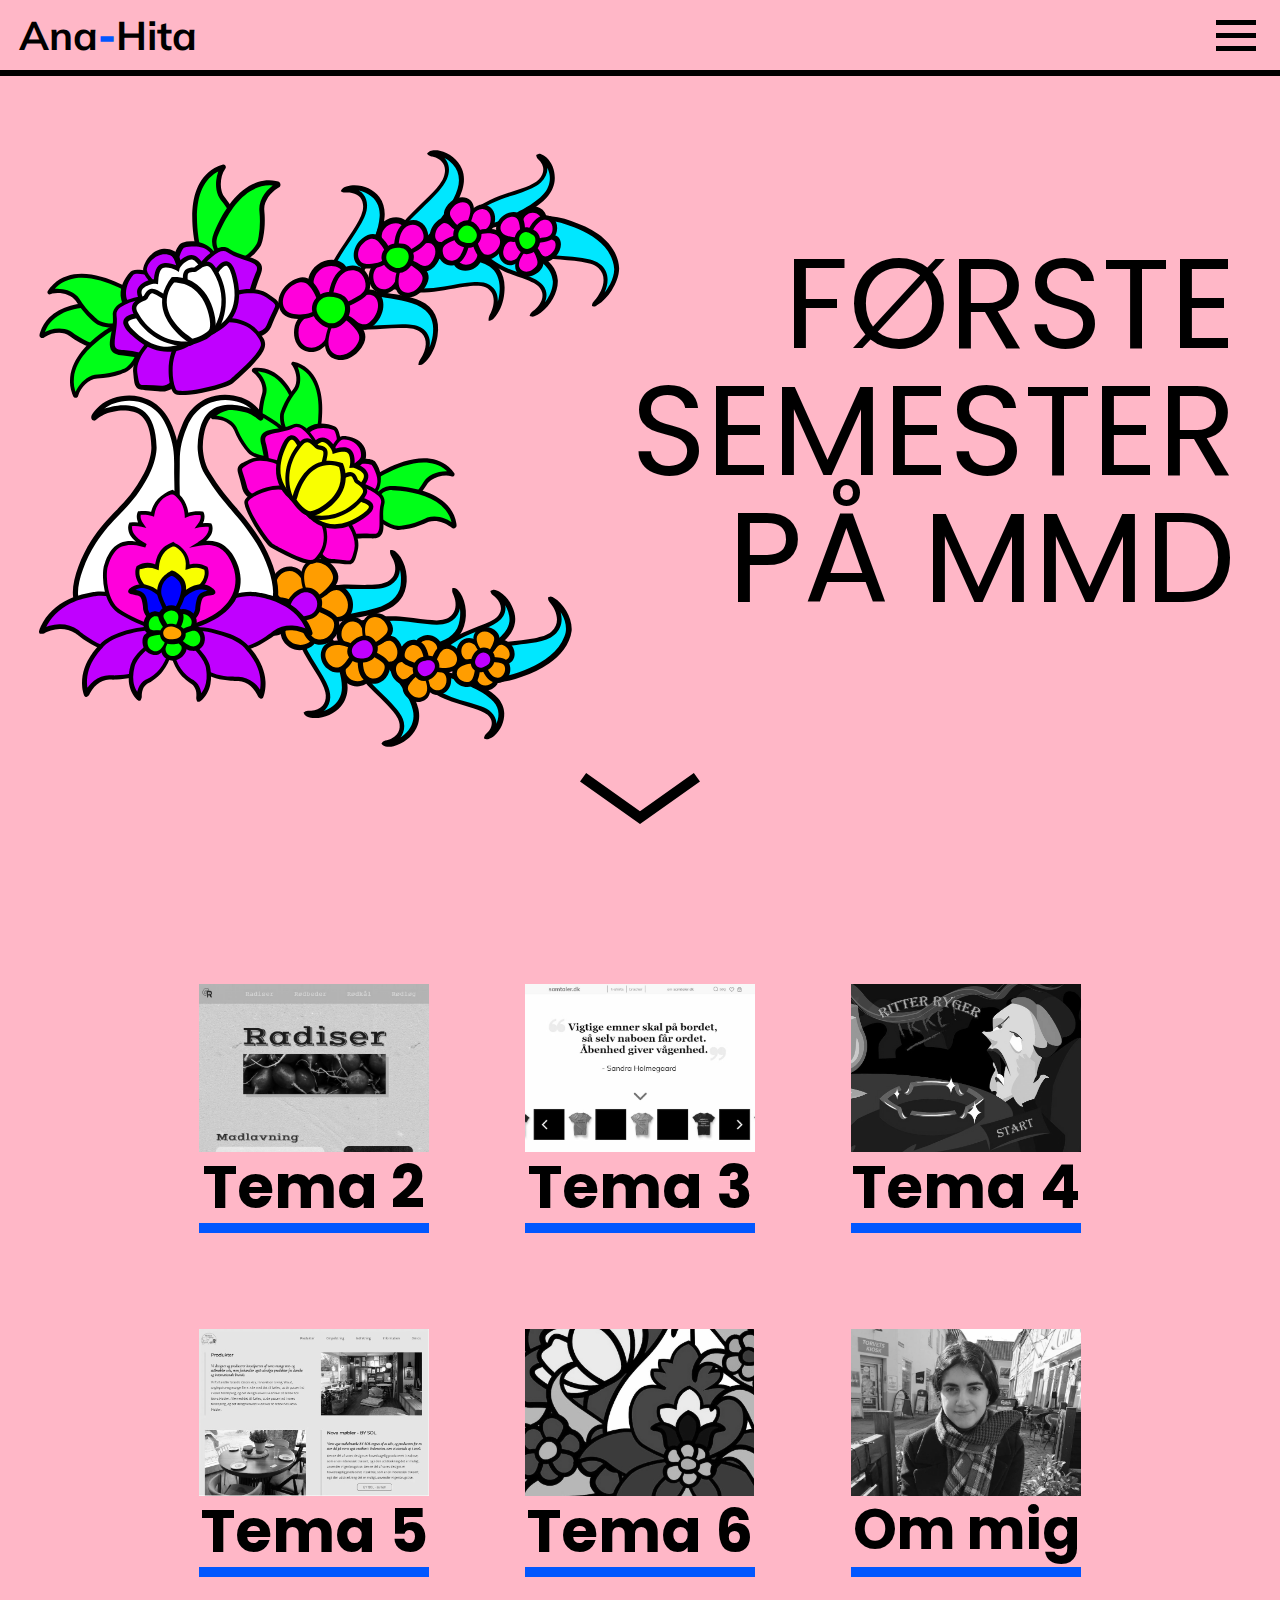
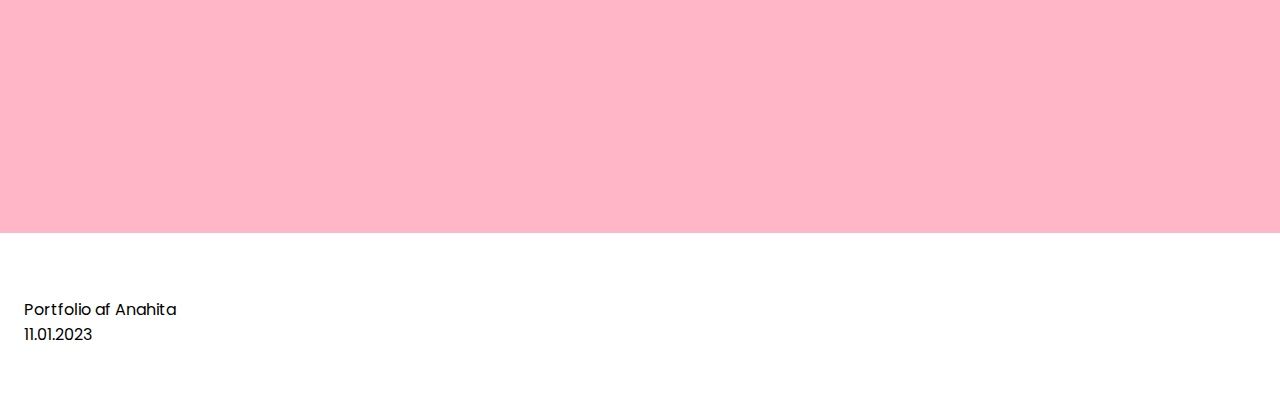
==== commit e5199351: "10.01 12:35" ====
--- a/index.html
+++ b/index.html
@@ -62,22 +62,17 @@
             <a href="tema2.html">
                 <div class="temax">
                     <div class="ramme_og_filter">
-                        <img src="fotos/temax/tema_2_foto.jpg" alt="">
+                        <img src="fotos/temax/tema_2_foto.webp" alt="Tema 2">
                     </div>
                     <p>Tema 2</p>
                 </div>
             </a>
-            <!-- 
-    https://stackoverflow.com/questions/40319228/zoom-on-image-inside-div-without-div-moving
- -->
-
-
 
 
             <a href="tema3.html">
                 <div class="temax">
                     <div class="ramme_og_filter">
-                        <img src="fotos/temax/tema_3_foto111.jpg" alt="Tema3">
+                        <img src="fotos/temax/tema_3_foto111.webp" alt="Tema 3">
                     </div>
                     <p>Tema 3</p>
                 </div>
@@ -85,7 +80,7 @@
             <a href="tema4.html">
                 <div class="temax">
                     <div class="ramme_og_filter">
-                        <img src="fotos/temax/tema_4_foto.jpg" alt="tema 4">
+                        <img src="fotos/temax/tema_4_foto.webp" alt="tema 4">
                     </div>
                     <p>Tema 4</p>
                 </div>
@@ -93,7 +88,7 @@
             <a href="tema5.html">
                 <div class="temax">
                     <div class="ramme_og_filter">
-                        <img src="fotos/temax/tema_5_foto.jpg" alt="">
+                        <img src="fotos/temax/tema_5_foto.webp" alt="Tema5">
                     </div>
                     <p>Tema 5</p>
                 </div>
@@ -101,7 +96,7 @@
             <a href="tema6.html">
                 <div class="temax">
                     <div class="ramme_og_filter">
-                        <img src="fotos/temax/tema_6_foto.JPG" alt="">
+                        <img src="fotos/temax/tema_6_foto.webp" alt="tema 6">
                     </div>
                     <p>Tema 6</p>
                 </div>
@@ -109,7 +104,7 @@
             <a href="ommig.html">
                 <div class="temax">
                     <div class="ramme_og_filter">
-                        <img src="fotos/temax/ommig_foto.jpg" alt="">
+                        <img src="fotos/temax/ommig_foto.webp" alt="Om mig">
                     </div>
                     <p id="ommig_tekst_mindre">Om mig</p>
                 </div>
--- a/style.css
+++ b/style.css
@@ -59,9 +59,6 @@
   /* så margin fordeles lige på højre og venstre */
   margin: 4rem auto 10rem auto;
 
-  /* OBS - hvordan ved banner? 
-  undersøg eller lappeløsning 
-  padding kun på mobil(tablet)*/
   padding: 0 1rem 0 1rem;
 }
 
@@ -124,7 +121,7 @@
 .ramme_og_filter img {
   transition: ease-out 0.3s;
   /* prøver at se om de fylder rammen ud med height på 100%
-  Ja det virker, men billederne ser ikke lækre ud */
+  Ja det virker*/
   height: 100%;
   width: auto;
 }
@@ -138,15 +135,6 @@
 .temax:hover img {
   transform: scale(1.2);
 }
-/* 
-Ser ikke fedt ud
-.temax:hover p {
-  color: var(--farve2);
-}
-
-.temax:hover {
-  border-bottom: solid 10px black;
-} */
 
 .pil_forside {
   width: 120px;
@@ -282,14 +270,7 @@
   font-weight: 800;
 }
 
-/*-- ekstra padding melllem forskellige procesdele */
-/* .proces_ekstra_pad {
-  padding: 0 0 3rem 0;
-} */
-
 /* proces menu */
-/* lav diplay block og flex på den, eller sæt i div?, nej  */
-/* test af proces menu som flex */
 .proces_menu {
   display: flex;
   flex-wrap: wrap;
@@ -525,11 +506,6 @@
   gap: 0.5rem 1rem;
   flex-wrap: wrap;
   margin-bottom: 1rem;
-  /* display: flex;
-  gap: 0.5rem;
-  flex-wrap: nowrap;
-  flex-direction: column;
-  margin-bottom: 1rem; */
 }
 
 /* proces menu tema 6 */
@@ -609,62 +585,7 @@
     gap: 2rem;
     margin: 0 0 1rem;
   }
-
-  /* .vaelg_tema {
-    display: grid;
-    grid-template-columns: repeat(3, 250px);
-    grid-template-rows: repeat(3, auto);
-    gap: 5rem;
-    width: 950px;
-    margin-inline: auto;
-
-    /* max-width: 900px; */
-}
-/* display: grid;
-  grid-template-columns: repeat(3, 250px);
-  grid-template-rows: repeat(3, auto);
-  gap: 5rem;
-  max-width: 900px;
-  margin-inline: auto; */
-
-/* .vaelg_tema {
-    display: grid;
-    grid-template-columns: repeat(3, 1fr);
-    grid-template-rows: repeat(3, auto);
-    row-gap: 3rem;
-    width: 100%;
-    margin-inline: auto;
-
-    /* max-width: 900px; */
-
-/* proces og løsning og knap */
-
-/* .loesning_container {
-  max-width: 500px;
-  padding: 0 1.5rem 0 0;
-  border-right: solid 10px var(--farve2);
-}
-.loesning_container h2 {
-  font-size: 2rem;
-  text-align: right;
-}
-
-.proces_container {
-  max-width: 500px;
-}
-
-.proces_container img {
-  max-width: 500px;
-}
-*/
-
-/* .proces_loesning_grid {
-  display: grid;
-  grid-template-columns: 1fr 1fr;
-  margin-inline: auto;
-  gap: 80px;
-  max-width: 1080px;
-} */
+}
 
 /* forside blomster test */
 .fs_blomster {
@@ -722,18 +643,6 @@
   font-weight: 300;
   margin: 0 0 0 0rem;
 }
-
-/* tegninger */
-/* .tegning {
-  max-height: 350px;
-  width: auto;
-} */
-
-/* portræt */
-/* .portraet {
-  width: 100%;
-  max-width: 180px;
-} */
 
 /* personlig info */
 
@@ -832,13 +741,8 @@
     margin-inline: auto;
     margin-top: 3rem;
   }
+
   /* CV og tegninger flex */
-  /* .tegninger_cv_grid {
-    display: flex;
-    flex-direction: column;
-    gap: 2rem;
-  } */
-
   /* tegning_og_cv_grid */
   .tegning_og_cv_grid {
     display: grid;
@@ -913,19 +817,6 @@
     margin-inline: auto;
   }
 
-  /* CV og tegninger flex */
-  /* .tegninger_cv_grid {
-    display: grid;
-    grid-template-columns: 1fr 1fr 1fr;
-    gap: 2rem;
-  } */
-
-  /* .tegninger_cv_grid {
-    display: flex;
-    flex-wrap: wrap;
-    justify-content: space-between;
-  } */
-
   /* SENEST ÆNDREDE */
 
   /* det lille grid med tekst */
@@ -949,27 +840,3 @@
     gap: 1rem;
   }
 }
-
-/* ----------- test af tegning med cv */
-
-/* tegninger med cv grid */
-/* .tegninger_cv_grid {
-  display: flex;
-  justify-content: space-between;
-} */
-
-/* 
-
-.hvid_baggrund {
-  margin: 0 0 6rem;
-  padding: 2rem 1rem 3rem 0;
-
-
-*/
-/* TEST */
-/* tegning_og_cv_grid */
-/* .tegning_og_cv_grid {
-  display: grid;
-  grid-template-columns: 2fr 1fr;
-  gap: 1rem;
-} */
--- a/menu.css
+++ b/menu.css
@@ -40,17 +40,18 @@
   width: 4rem;
 }
 
+/* ikke liste prikker */
 header li {
   list-style: none;
 }
 
+/* ingen deco på links */
 .nav_link {
   text-decoration: none;
   color: black;
 }
 
-/* Burger */
-
+/*---- Burger ---*/
 .burger {
   /* placering i midten af menuen (y-akse) */
   place-self: center;
@@ -59,6 +60,7 @@
   cursor: pointer;
 }
 
+/* burger barer style */
 .burger_bar {
   display: block;
   background-color: black;
@@ -66,10 +68,7 @@
   height: 5px;
   margin: 8px;
 
-  /* width: 25px;
-  height: 3px;
-  margin: 5px; */
-  /* lækker overgang til kryds, dog drop på nr2 */
+  /* lækker overgang til kryds*/
   transition: ease-in 0.4s;
 }
 
@@ -86,18 +85,17 @@
   transform: translateY(-14px) rotate(-45deg);
 }
 
+/* ---selve menu valgmulighederne--- */
 .menu_liste {
   position: fixed;
   background-color: var(--baggrundsfarve);
   width: 101%;
-  /* slide fra højre test og mindre*/
-  /* left: 100%; slide fra højre test og mindre */
 
   /* hide from view */
   left: 101%;
   /* top placering, under første menubar */
   top: 70px;
-  /* gap: 0; er denne gap overhovedet nødvendig, gap:0 , er vel default eller?*/
+
   text-align: center;
   padding-bottom: 2rem;
   border-bottom: solid black 6px;
@@ -108,13 +106,11 @@
 }
 
 .aktiv {
+  /* på minus 1, så border er skjult */
   left: -1%;
-  /* slide fra højre test og mindre*/
-  /* left: 50%; slide fra højre test og mindre */
 }
 
 /* ------ Style på menu_liste ------------- */
-
 .portfolio_om_mig {
   font-family: poppins;
   font-weight: bold;
@@ -134,24 +130,7 @@
   margin-top: 1.5rem;
 }
 
-/* menu_liste som flexbox, med gap som afstand mellem linjer */
-/* .menu_liste {
-  position: fixed;
-  background-color: pink;
-  width: 100%;
-  left: -100%;
-  top: 70px;
-  gap: 7px;
-  text-align: center;
-  padding-bottom: 2rem;
-  border-bottom: solid black 6px;
-  border-right: solid black 6px;
-  transition: ease-in 0.5s;
-  display: flex;
-  flex-direction: column;
-} */
-
-/* ------ Midlertidigt logo navn */
+/* ------ logo navn */
 .logo_navn {
   display: flex;
 }
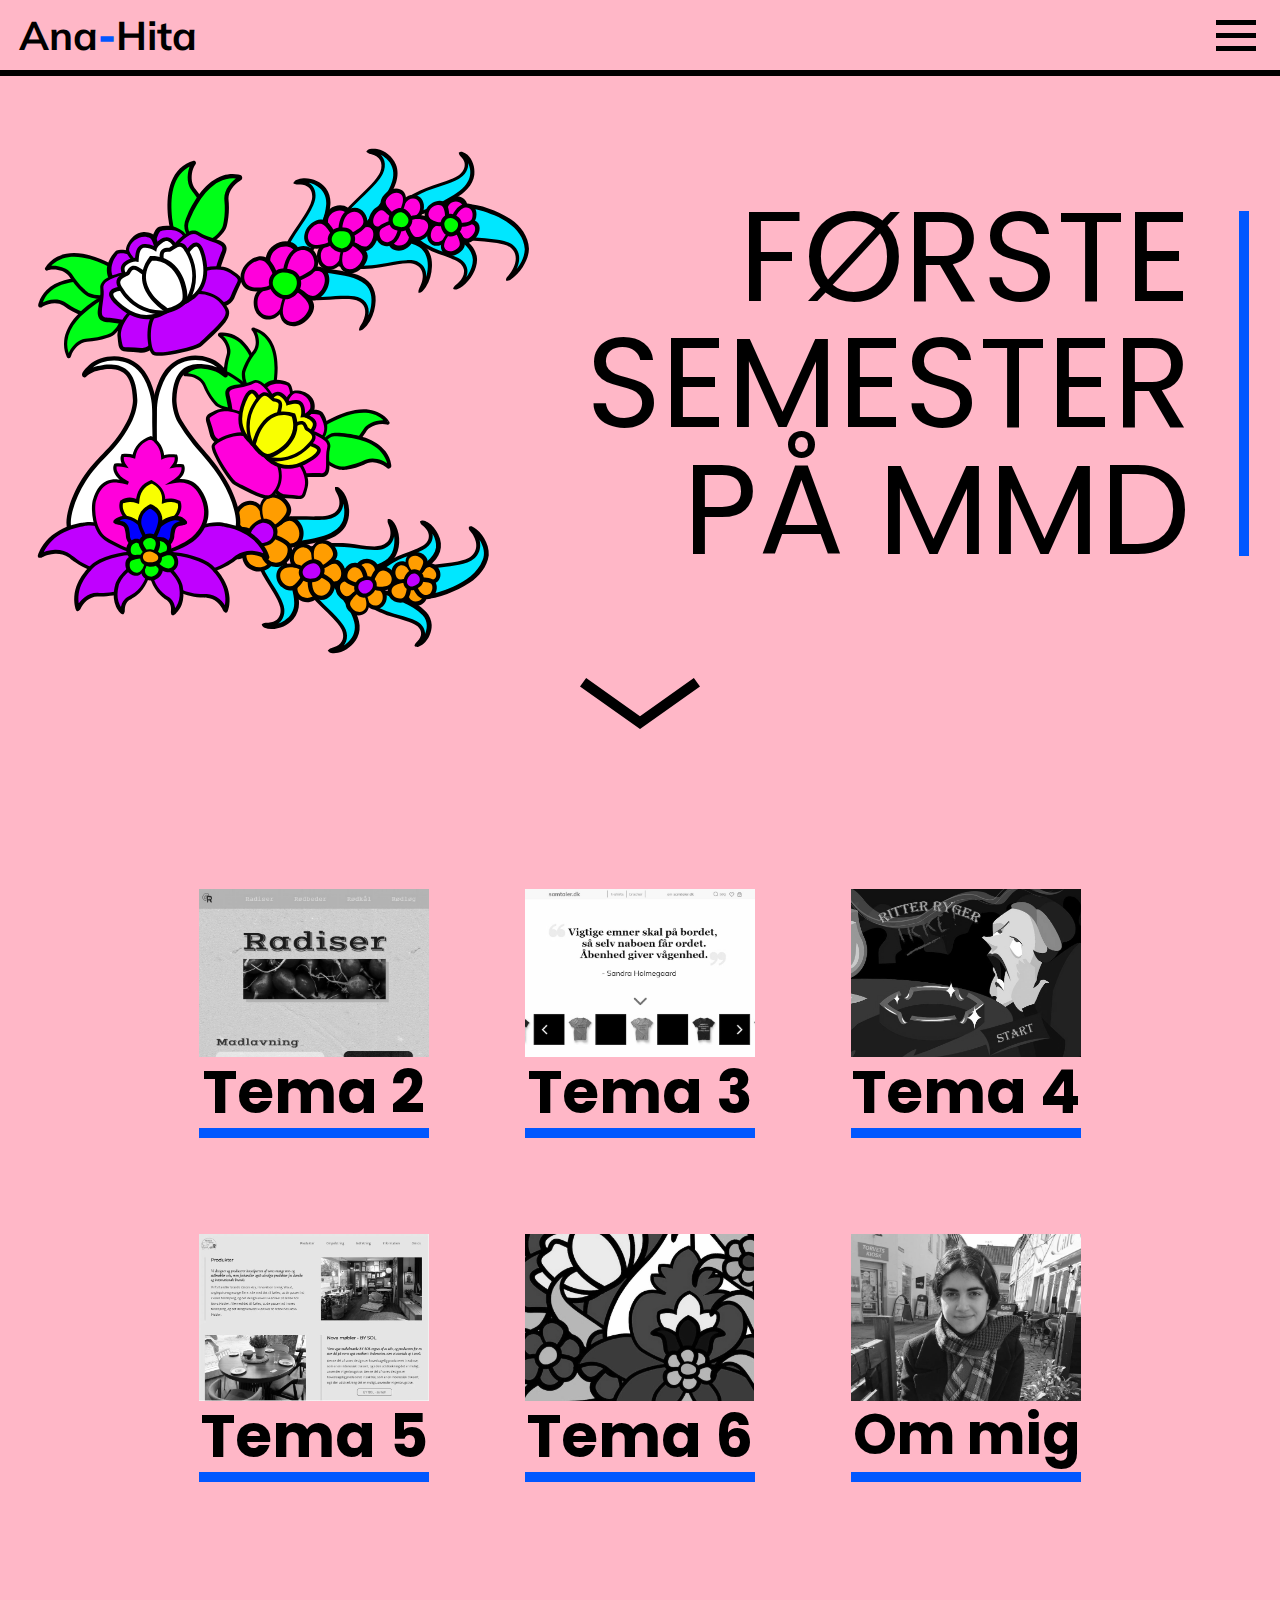
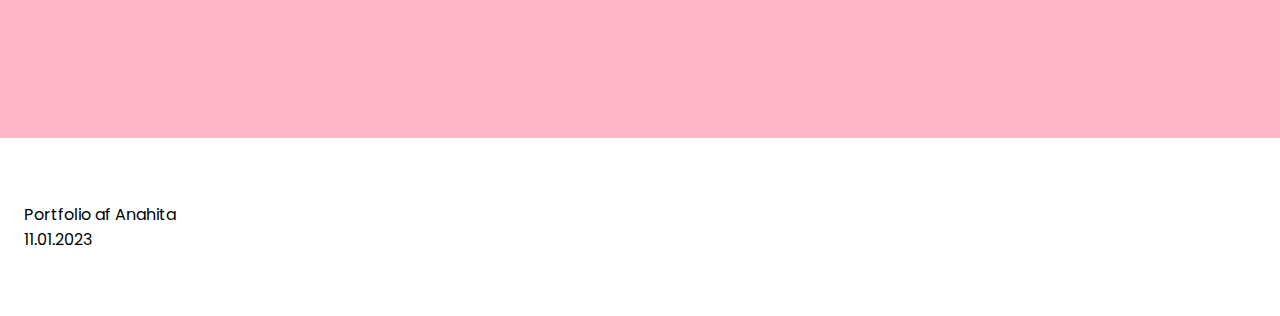
==== commit 380929db: "10.01 14:23" ====
--- a/index.html
+++ b/index.html
@@ -44,8 +44,10 @@
     </header>
     <main>
         <div class="fs_blomster_titel_grid">
-            <img class="fs_blomster" src="SVG/forside_blomster_ny.svg" alt="Blomster">
-            <div>
+            <div><!--  denne div er NY, slet evt -->
+                <img class="fs_blomster" src="SVG/forside_blomster_ny.svg" alt="Blomster">
+            </div>
+            <div class="ny_class_til_titel">
                 <div class="portefolio_titel">
                     <p>FØRSTE</p>
                     <p>SEMESTER</p>
--- a/style.css
+++ b/style.css
@@ -587,20 +587,23 @@
   }
 }
 
-/* forside blomster test */
+/* Forside titel og blomster */
+/* forside blomsterne */
 .fs_blomster {
-  max-width: 600px;
-}
-
-/* .fs_blomster_titel_grid {
+  max-width: 100%;
+}
+
+/* grid til blomster og tekst */
+.fs_blomster_titel_grid {
   display: grid;
-  grid-template-columns: 1fr 1fr;
-} */
-
-.fs_blomster_titel_grid {
-  display: flex;
-  align-items: center;
-  justify-content: space-between;
+  grid-template-columns: 500fr 700fr;
+  max-width: 1250px;
+}
+
+/* så titlen er i midten fra top mod bund */
+.ny_class_til_titel {
+  margin-top: auto;
+  margin-bottom: auto;
 }
 
 /* Om mig tester */
